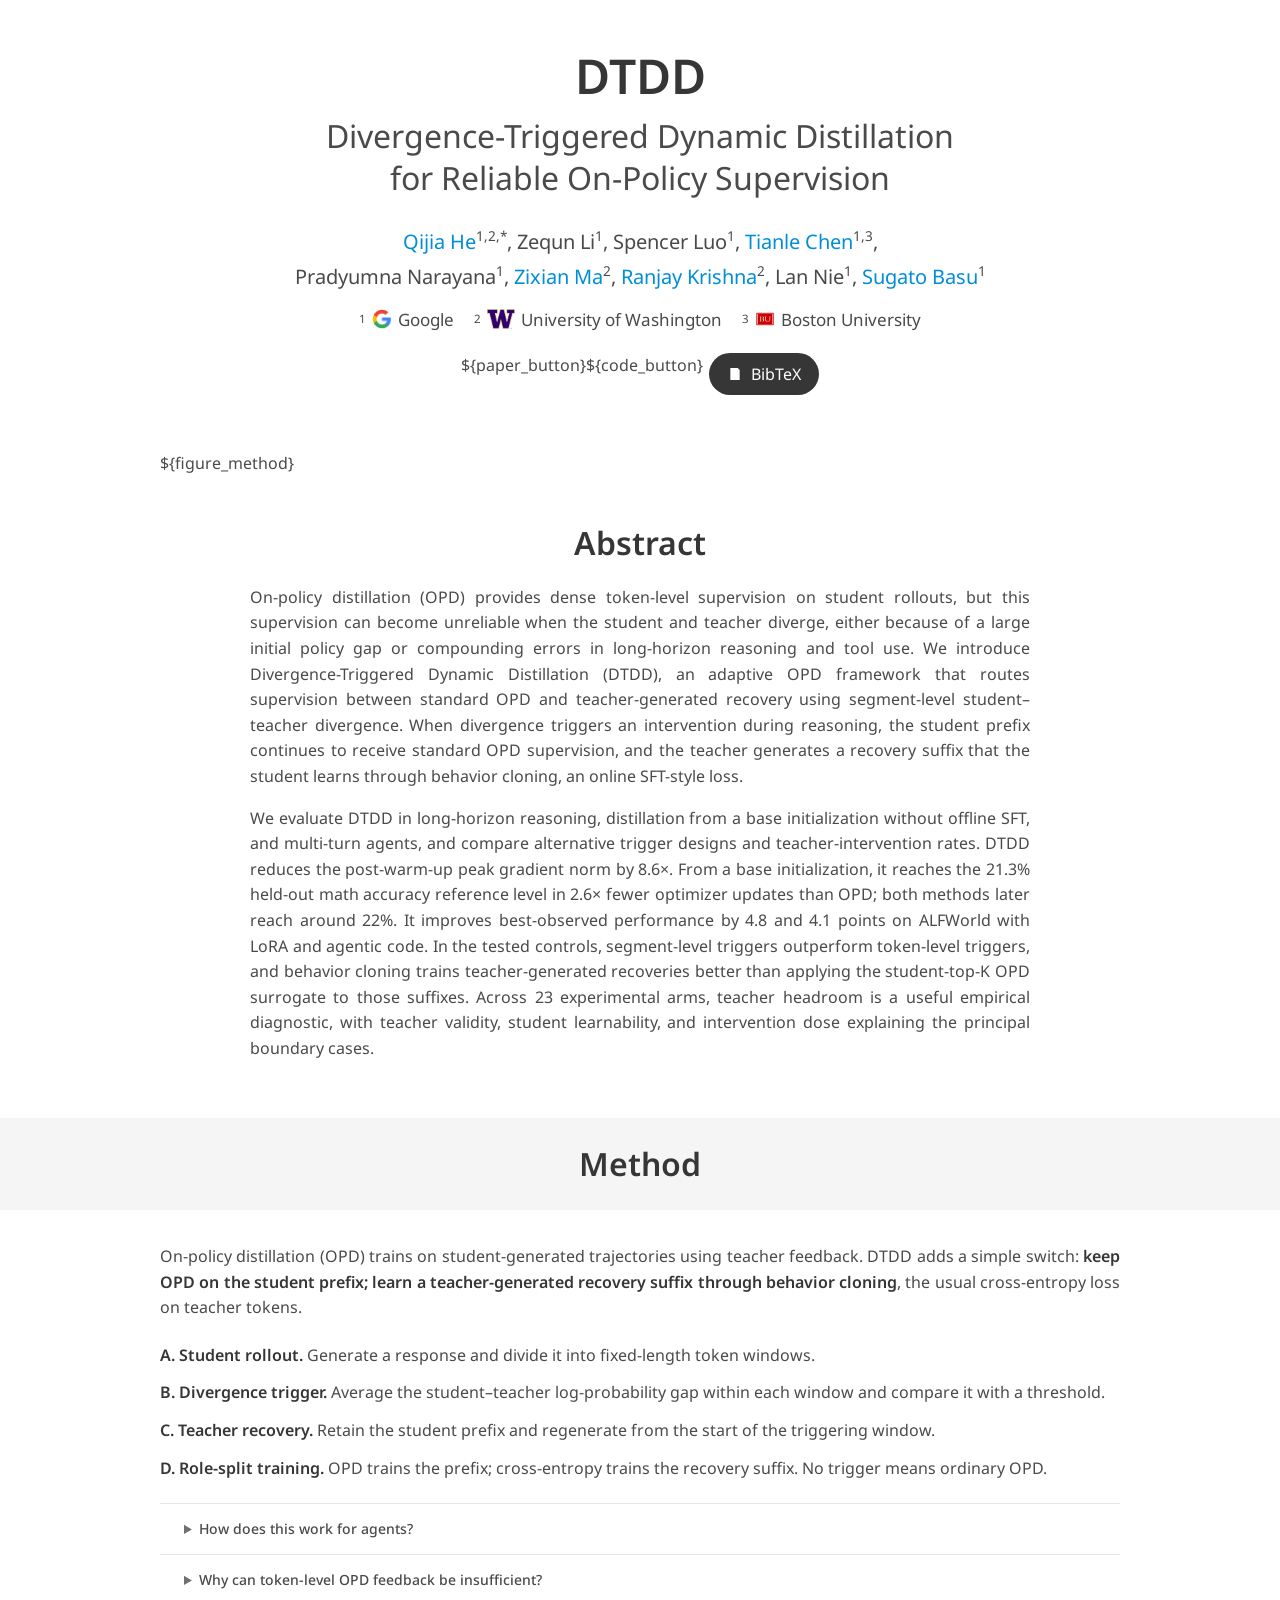
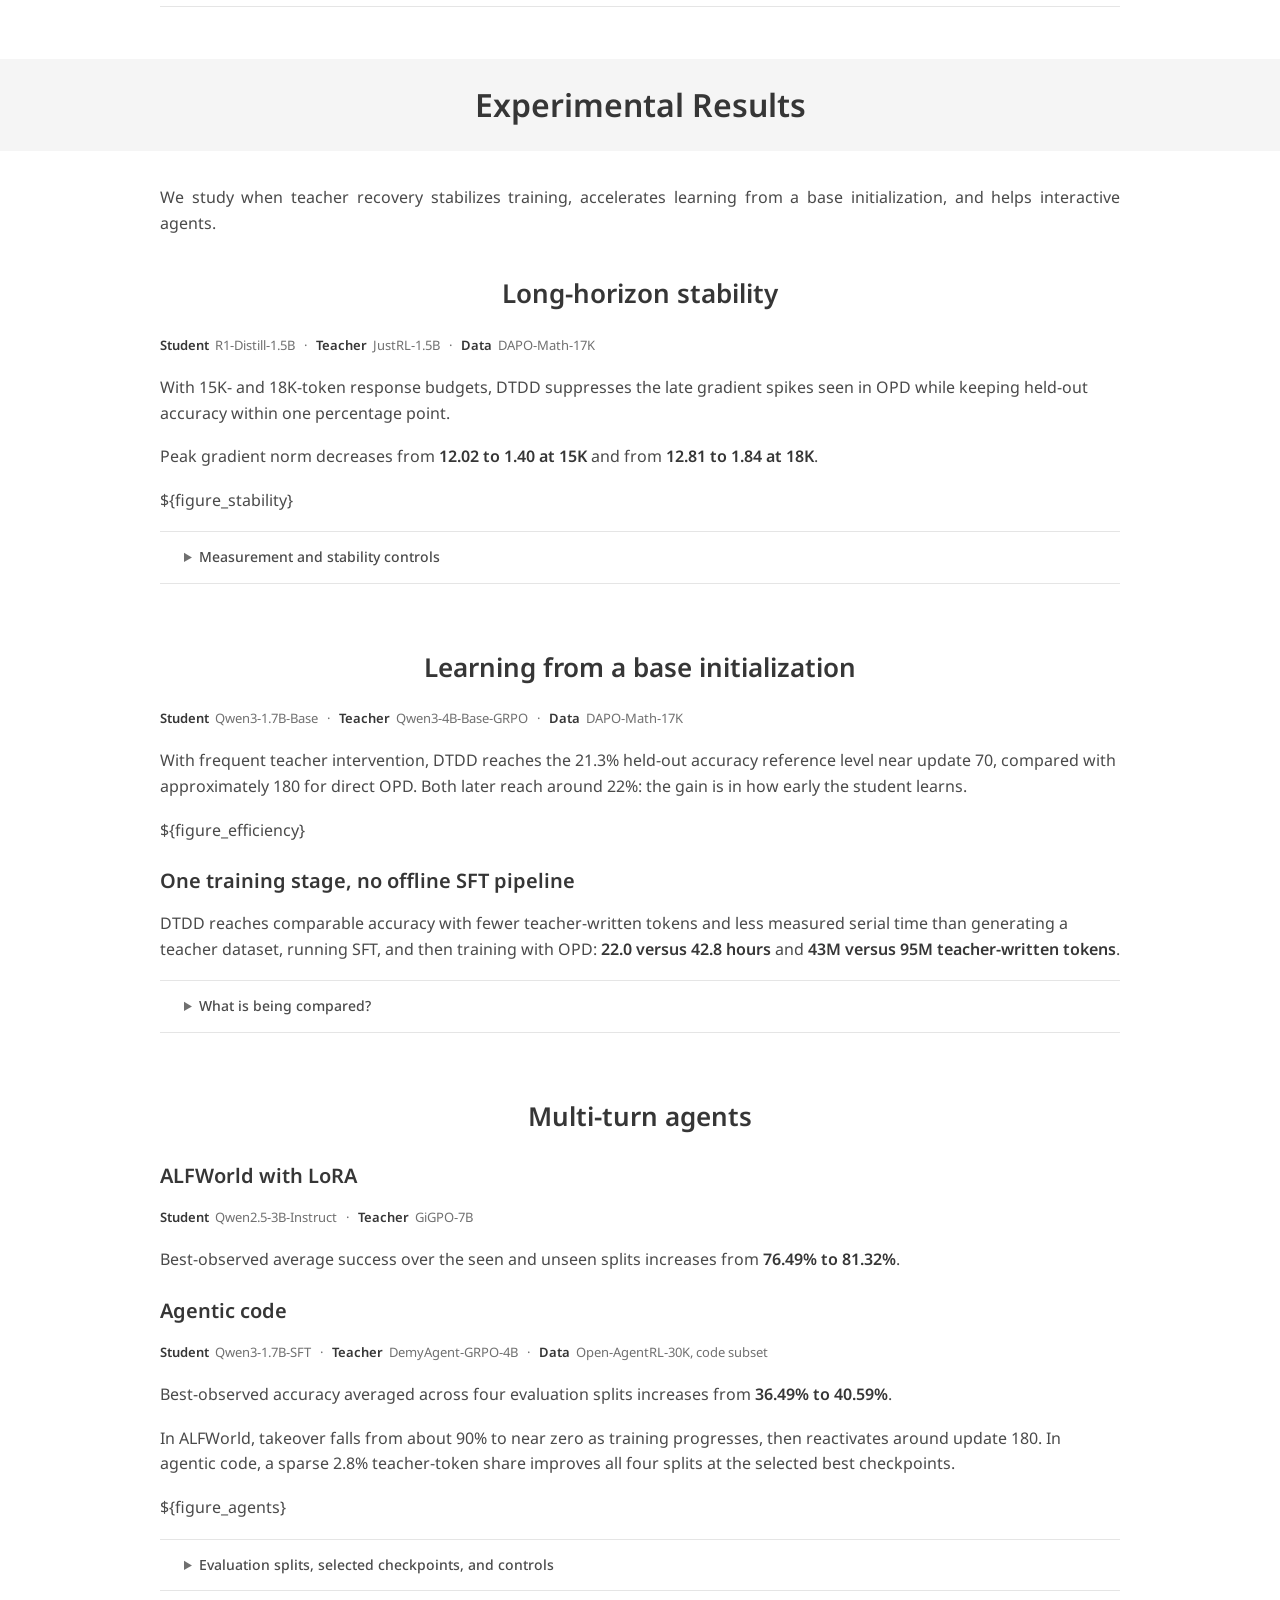
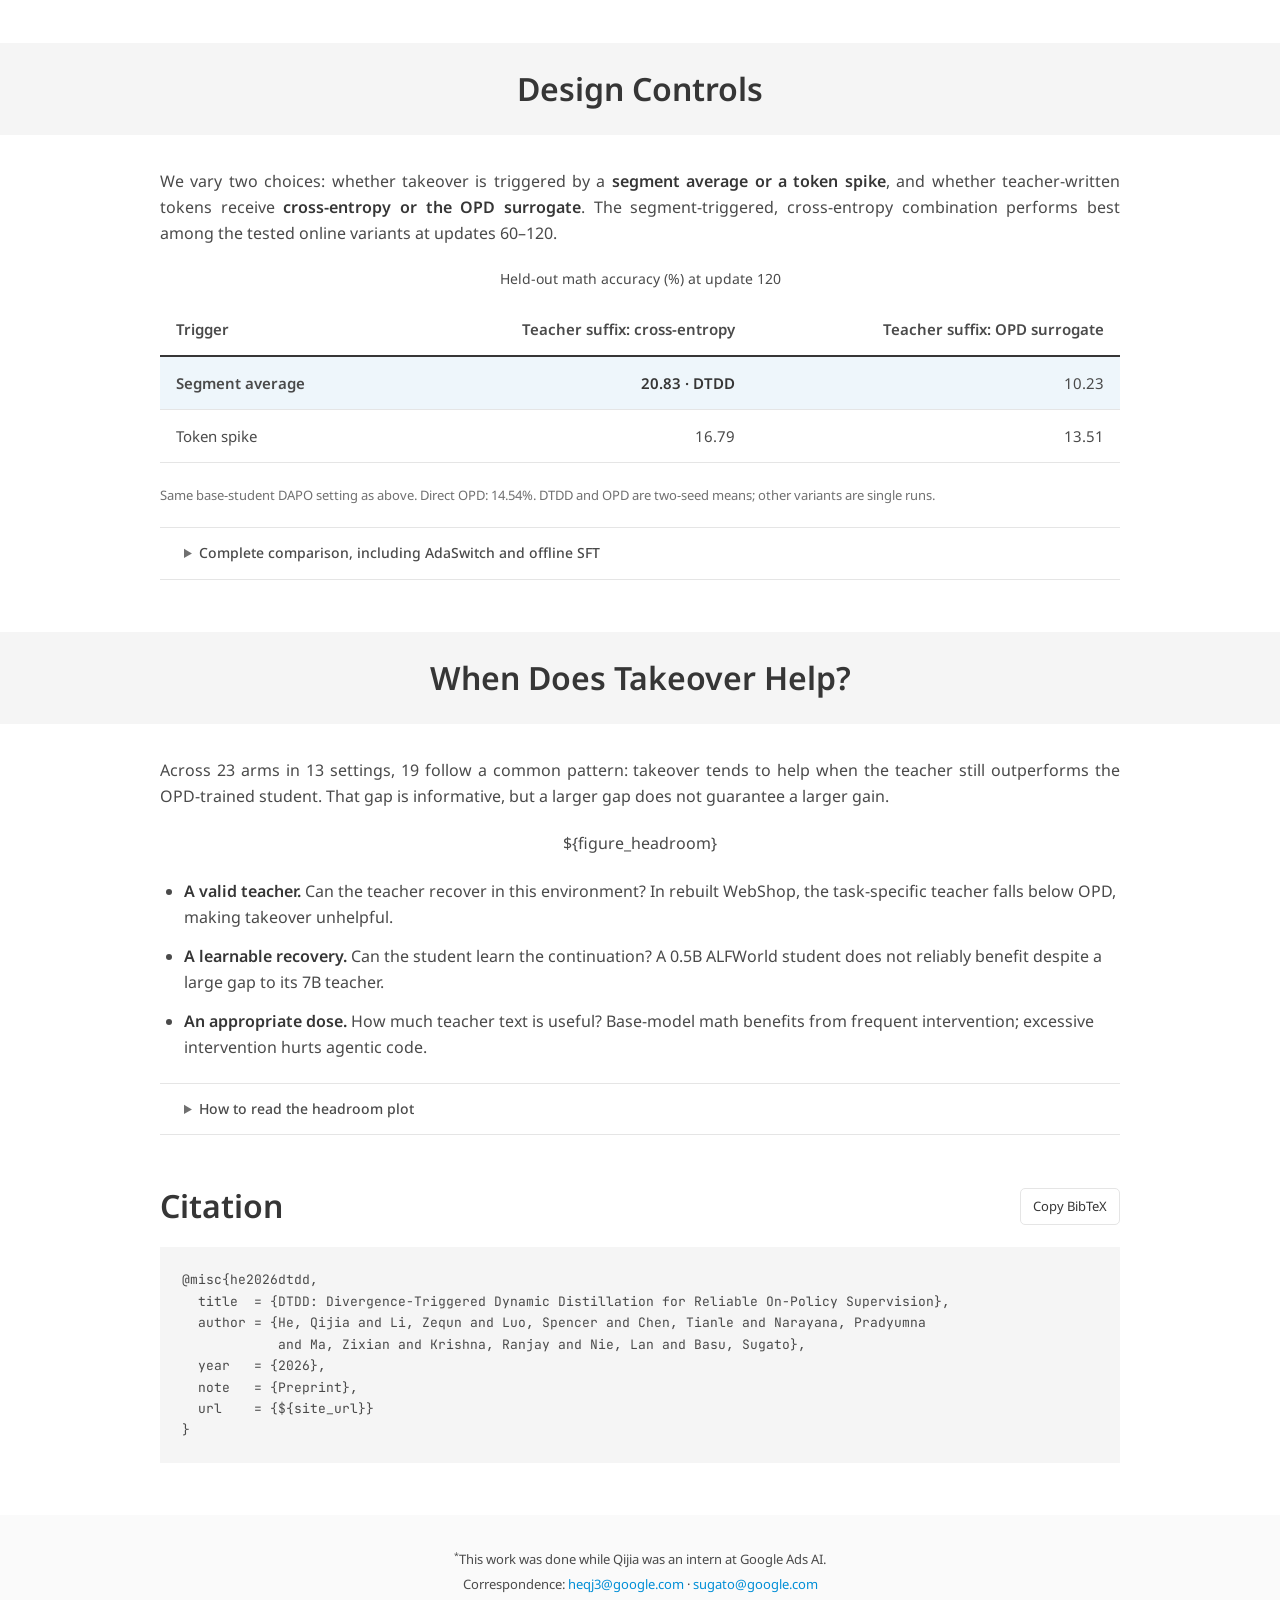
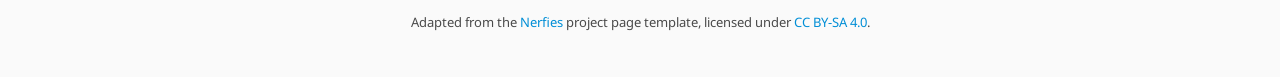
==== page.html @ 6891f4b8 "Restore classic VFIG-style academic layout and link Sugato homepage" ====
<!doctype html>
<html lang="en">
<head>
  <meta charset="utf-8">
  <meta name="viewport" content="width=device-width,initial-scale=1">
  <meta name="color-scheme" content="light">
  <title>${title}</title>
  <meta name="description" content="${description}">
  <link rel="canonical" href="${site_url}">
  <meta property="og:type" content="website">
  <meta property="og:url" content="${site_url}">
  <meta property="og:title" content="${title}">
  <meta property="og:description" content="${description}">
  <meta property="og:image" content="${site_url}static/images/fig_dtdd_pipeline.png">
  <meta property="og:image:width" content="2000">
  <meta property="og:image:height" content="730">
  <meta property="og:image:alt" content="DTDD: student rollout, divergence trigger, teacher recovery, and role-split training.">
  <meta name="twitter:card" content="summary_large_image">
  <meta name="twitter:title" content="${title}">
  <meta name="twitter:description" content="${description}">
  <meta name="twitter:image" content="${site_url}static/images/fig_dtdd_pipeline.png">
  <link rel="icon" href="static/favicon.svg" type="image/svg+xml">
  <link rel="preconnect" href="https://fonts.googleapis.com">
  <link rel="preconnect" href="https://fonts.gstatic.com" crossorigin>
  <link rel="stylesheet" href="https://fonts.googleapis.com/css2?family=Google+Sans:wght@400;500;600;700&family=Noto+Sans:wght@400;500;600;700&family=JetBrains+Mono:wght@400&display=swap">
  <link rel="stylesheet" href="static/site.css">
  <script src="static/site.js" defer></script>
</head>
<body>
<a class="skip-link" href="#method">Skip to the method</a>
<main id="top">
  <header class="hero">
    <h1>DTDD</h1>
    <p class="publication-subtitle">Divergence-Triggered Dynamic Distillation<br class="desktop-break"> for Reliable On-Policy Supervision</p>
    <div class="authors">
      <span><a href="https://qijia-he.github.io/">Qijia He</a><sup>1,2,*</sup></span>,
      <span>Zequn Li<sup>1</sup></span>,
      <span>Spencer Luo<sup>1</sup></span>,
      <span><a href="https://cs-people.bu.edu/tianle/">Tianle Chen</a><sup>1,3</sup></span>,
      <span>Pradyumna Narayana<sup>1</sup></span>,
      <span><a href="https://zixianma.github.io/">Zixian Ma</a><sup>2</sup></span>,
      <span><a href="https://ranjaykrishna.com/index.html">Ranjay Krishna</a><sup>2</sup></span>,
      <span>Lan Nie<sup>1</sup></span>,
      <span><a href="https://sites.google.com/site/sugatobasu/">Sugato Basu</a><sup>1</sup></span>
    </div>
    <div class="affiliations">
      <span><sup>1</sup><img src="static/images/google_g.png" width="330" height="330" alt="">Google</span>
      <span><sup>2</sup><img src="static/images/uw.png" width="330" height="228" alt="">University of Washington</span>
      <span><sup>3</sup><img src="static/images/bu_monogram.png" width="57" height="57" alt="">Boston University</span>
    </div>
    <div class="resources">${paper_button}${code_button}<a class="button" href="#bibtex"><svg viewBox="0 0 24 24" aria-hidden="true"><path d="M5 3h11l3 3v15H5zM8 9h8v1.5H8zm0 3h8v1.5H8zm0 3h5v1.5H8z"/></svg>BibTeX</a></div>
  </header>

  <div class="teaser">
    ${figure_method}
  </div>

  <section id="abstract" class="abstract">
    <h2>Abstract</h2>
    <div class="prose">
      <p>On-policy distillation (OPD) provides dense token-level supervision on student rollouts, but this supervision can become unreliable when the student and teacher diverge, either because of a large initial policy gap or compounding errors in long-horizon reasoning and tool use. We introduce Divergence-Triggered Dynamic Distillation (DTDD), an adaptive OPD framework that routes supervision between standard OPD and teacher-generated recovery using segment-level student–teacher divergence. When divergence triggers an intervention during reasoning, the student prefix continues to receive standard OPD supervision, and the teacher generates a recovery suffix that the student learns through behavior cloning, an online SFT-style loss.</p>
      <p>We evaluate DTDD in long-horizon reasoning, distillation from a base initialization without offline SFT, and multi-turn agents, and compare alternative trigger designs and teacher-intervention rates. DTDD reduces the post-warm-up peak gradient norm by 8.6×. From a base initialization, it reaches the 21.3% held-out math accuracy reference level in 2.6× fewer optimizer updates than OPD; both methods later reach around 22%. It improves best-observed performance by 4.8 and 4.1 points on ALFWorld with LoRA and agentic code. In the tested controls, segment-level triggers outperform token-level triggers, and behavior cloning trains teacher-generated recoveries better than applying the student-top-K OPD surrogate to those suffixes. Across 23 experimental arms, teacher headroom is a useful empirical diagnostic, with teacher validity, student learnability, and intervention dose explaining the principal boundary cases.</p>
    </div>
  </section>

  <section id="method">
    <div class="section-heading"><h2>Method</h2></div>
    <p class="section-intro">On-policy distillation (OPD) trains on student-generated trajectories using teacher feedback. DTDD adds a simple switch: <strong>keep OPD on the student prefix; learn a teacher-generated recovery suffix through behavior cloning</strong>, the usual cross-entropy loss on teacher tokens.</p>
    <ol class="steps">
      <li><strong>A. Student rollout.</strong> Generate a response and divide it into fixed-length token windows.</li>
      <li><strong>B. Divergence trigger.</strong> Average the student–teacher log-probability gap within each window and compare it with a threshold.</li>
      <li><strong>C. Teacher recovery.</strong> Retain the student prefix and regenerate from the start of the triggering window.</li>
      <li><strong>D. Role-split training.</strong> OPD trains the prefix; cross-entropy trains the recovery suffix. No trigger means ordinary OPD.</li>
    </ol>
    <details>
      <summary>How does this work for agents?</summary>
      <div class="detail-content prose"><p>A segment becomes a model-generated action. In agentic code, the teacher replaces the triggering action and completes the rest of the episode. In ALFWorld and WebShop, the teacher replaces only that action, and the student resumes at the next turn.</p><p>Agentic code uses behavior cloning on teacher-written tokens. ALFWorld and WebShop retain their existing sampled-token OPD surrogate on replacement actions, giving imitation weighted by the student–teacher log-probability gap.</p></div>
    </details>
    <details class="motivation">
      <summary>Why can token-level OPD feedback be insufficient?</summary>
      <div class="detail-content prose"><p>A base student may need coherent demonstrations to acquire a compatible reasoning pattern. Long reasoning can become unstable, and an incorrect tool call can change all later observations. Local teacher feedback on the resulting trajectory may no longer be enough to show the student how to recover.</p>${figure_motivation}</div>
    </details>
  </section>

  <section id="results">
    <div class="section-heading"><h2>Experimental Results</h2></div>
    <p class="section-intro">We study when teacher recovery stabilizes training, accelerates learning from a base initialization, and helps interactive agents.</p>

    <article id="stability" class="result">
      <h3>Long-horizon stability</h3>
      <p class="setting"><b>Student</b> R1-Distill-1.5B <span>·</span> <b>Teacher</b> JustRL-1.5B <span>·</span> <b>Data</b> DAPO-Math-17K</p>
      <p>With 15K- and 18K-token response budgets, DTDD suppresses the late gradient spikes seen in OPD while keeping held-out accuracy within one percentage point.</p>
      <p>Peak gradient norm decreases from <strong>12.02 to 1.40 at 15K</strong> and from <strong>12.81 to 1.84 at 18K</strong>.</p>
      ${figure_stability}
      <details><summary>Measurement and stability controls</summary><div class="detail-content prose"><p>The full model names are DeepSeek-R1-Distill-Qwen-1.5B and JustRL-DeepSeek-1.5B. Peak gradient norms are measured from update 51 onward, after the initial optimization transient. The 7K response-budget setting serves as a stable OPD control.</p><p>Clipping the per-token OPD signal to [−1, 1] also stabilizes these runs. This control shows that teacher recovery is one way to suppress the late optimization event; it is not required for stability alone.</p></div></details>
    </article>

    <article id="efficiency" class="result">
      <h3>Learning from a base initialization</h3>
      <p class="setting"><b>Student</b> Qwen3-1.7B-Base <span>·</span> <b>Teacher</b> Qwen3-4B-Base-GRPO <span>·</span> <b>Data</b> DAPO-Math-17K</p>
      <p>With frequent teacher intervention, DTDD reaches the 21.3% held-out accuracy reference level near update 70, compared with approximately 180 for direct OPD. Both later reach around 22%: the gain is in how early the student learns.</p>
      ${figure_efficiency}
      <h4>One training stage, no offline SFT pipeline</h4>
      <p>DTDD reaches comparable accuracy with fewer teacher-written tokens and less measured serial time than generating a teacher dataset, running SFT, and then training with OPD: <strong>22.0 versus 42.8 hours</strong> and <strong>43M versus 95M teacher-written tokens</strong>.</p>
      <details><summary>What is being compared?</summary><div class="detail-content prose"><p>The 2.6× comparison counts optimizer updates against direct OPD, not elapsed time. The serial-time comparison is a separate run: DTDD reaches 21.34% at update 80 in 22.0 hours; the offline SFT-then-OPD pipeline reaches 21.55% at update 20 in approximately 42.8 hours, including data generation, SFT, checkpoint merging, and OPD.</p><p>The offline stages use A40 and A100 GPUs; this DTDD run uses four L40S GPUs. These are measured pipeline times, not hardware-normalized compute savings: the corresponding totals are approximately 66 and 88 GPU-hours. The 95M and 43M figures count teacher-written tokens, not teacher scoring of student tokens.</p><p>The figure compares different token-window sizes and intervention controllers. Its fixed-threshold control starts around 25% takeover and adapts thereafter; it is not a constant 25% rate. The reasoning implementation generates the full student response before choosing the teacher recovery boundary, so takeover does not save student rollout computation.</p></div></details>
    </article>

    <article id="agents" class="result">
      <h3>Multi-turn agents</h3>
      <h4>ALFWorld with LoRA</h4>
      <p class="setting"><b>Student</b> Qwen2.5-3B-Instruct <span>·</span> <b>Teacher</b> GiGPO-7B</p>
      <p>Best-observed average success over the seen and unseen splits increases from <strong>76.49% to 81.32%</strong>.</p>
      <h4>Agentic code</h4>
      <p class="setting"><b>Student</b> Qwen3-1.7B-SFT <span>·</span> <b>Teacher</b> DemyAgent-GRPO-4B <span>·</span> <b>Data</b> Open-AgentRL-30K, code subset</p>
      <p>Best-observed accuracy averaged across four evaluation splits increases from <strong>36.49% to 40.59%</strong>.</p>
      <p>In ALFWorld, takeover falls from about 90% to near zero as training progresses, then reactivates around update 180. In agentic code, a sparse 2.8% teacher-token share improves all four splits at the selected best checkpoints.</p>
      ${figure_agents}
      <details><summary>Evaluation splits, selected checkpoints, and controls</summary><div class="detail-content prose"><p>Best-observed results select one checkpoint per method by the average across complete evaluations. ALFWorld uses updates 280 and 140 for OPD and DTDD; code uses updates 80 and 60. Code averages HO-200 full, HO-200 subset, LiveCodeBench v1, and LiveCodeBench v6.</p><p>At the last shared ALFWorld checkpoint (400), success is 70.06% for OPD and 77.59% for DTDD. Under full fine-tuning, the best-observed gain is smaller: +0.34 percentage point, compared with +4.83 with LoRA.</p><p>At the last shared code checkpoint (130), the four-split average is 33.93% for OPD and 34.96% for DTDD. The two LiveCodeBench splits average 42.26% and 38.43%, respectively; the held-out code splits average 25.60% and 31.50%. The best-observed and endpoint views therefore answer different questions about training.</p></div></details>
    </article>
  </section>

  <section id="design">
    <div class="section-heading"><h2>Design Controls</h2></div>
    <p class="section-intro">We vary two choices: whether takeover is triggered by a <strong>segment average or a token spike</strong>, and whether teacher-written tokens receive <strong>cross-entropy or the OPD surrogate</strong>. The segment-triggered, cross-entropy combination performs best among the tested online variants at updates 60–120.</p>
    <div class="table-scroll" role="region" aria-label="Trigger and loss controls at update 120" tabindex="0">
      <table class="factorial"><caption>Held-out math accuracy (%) at update 120</caption><thead><tr><th scope="col">Trigger</th><th scope="col">Teacher suffix: cross-entropy</th><th scope="col">Teacher suffix: OPD surrogate</th></tr></thead><tbody><tr class="ours"><th scope="row">Segment average</th><td><strong>20.83 · DTDD</strong></td><td>10.23</td></tr><tr><th scope="row">Token spike</th><td>16.79</td><td>13.51</td></tr></tbody></table>
    </div>
    <p class="table-note">Same base-student DAPO setting as above. Direct OPD: 14.54%. DTDD and OPD are two-seed means; other variants are single runs.</p>
    <details><summary>Complete comparison, including AdaSwitch and offline SFT</summary><div class="detail-content prose">
      <div class="table-scroll" role="region" aria-label="Complete design-control results" tabindex="0"><table><caption>Average@16 (%) over AIME 2024, AIME 2025, and AMC 2023</caption><thead><tr><th scope="col">Trigger / method</th><th scope="col">Suffix loss</th><th scope="col">Step 60</th><th scope="col">80</th><th scope="col">100</th><th scope="col">120</th><th scope="col">Teacher tokens / update</th></tr></thead><tbody>
        <tr><th scope="row">OPD</th><td>—</td><td>12.14</td><td>14.00</td><td>13.15</td><td>14.54</td><td>0</td></tr>
        <tr class="ours"><th scope="row">DTDD (segment)</th><td>Cross-entropy</td><td>20.32</td><td>21.47</td><td>21.08</td><td>20.83</td><td>0.52M</td></tr>
        <tr><th scope="row">Token spike</th><td>OPD surrogate</td><td>12.47</td><td>12.14</td><td>12.81</td><td>13.51</td><td>0.40M</td></tr>
        <tr><th scope="row">Token spike</th><td>Cross-entropy</td><td>13.19</td><td>13.07</td><td>13.26</td><td>16.79</td><td>0.43M</td></tr>
        <tr><th scope="row">Segment</th><td>OPD surrogate</td><td>5.78</td><td>7.80</td><td>8.04</td><td>10.23</td><td>0.67M</td></tr>
        <tr><th scope="row">AdaSwitch (relative 3×)</th><td>OPD surrogate</td><td>18.16</td><td>19.57</td><td>18.68</td><td>19.95</td><td>0.86M</td></tr>
        <tr class="group-start"><th scope="row">Offline SFT then OPD</th><td>—</td><td>20.63</td><td>22.81</td><td>22.45</td><td>22.03</td><td>0 online</td></tr>
      </tbody></table></div>
      <p class="table-note">OPD and DTDD are two-seed means; other rows are single runs. Teacher tokens count generated continuation tokens. Offline SFT uses an additional 95M teacher-written tokens before OPD.</p>
      <p>Cross-entropy is behavior cloning on the actual teacher-written token. The OPD-surrogate controls instead use the student-top-K distillation surrogate on both the student prefix and teacher suffix. This changes the target support as well as the loss, so the result concerns this specific surrogate rather than all forms of distribution matching.</p>
      <p>The token-spike controls use a history-normalized spike score. AdaSwitch is a separate reproduction: its token-level trigger fires when divergence exceeds three times the preceding ten-token mean. It comes closest to DTDD in this comparison and uses approximately 1.7× as many teacher-written tokens per update.</p>
    </div></details>
  </section>

  <section id="headroom">
    <div class="section-heading"><h2>When Does Takeover Help?</h2></div>
    <p class="section-intro">Across 23 arms in 13 settings, 19 follow a common pattern: takeover tends to help when the teacher still outperforms the OPD-trained student. That gap is informative, but a larger gap does not guarantee a larger gain.</p>
    ${figure_headroom}
    <ul class="conditions">
      <li><strong>A valid teacher.</strong> Can the teacher recover in this environment? In rebuilt WebShop, the task-specific teacher falls below OPD, making takeover unhelpful.</li>
      <li><strong>A learnable recovery.</strong> Can the student learn the continuation? A 0.5B ALFWorld student does not reliably benefit despite a large gap to its 7B teacher.</li>
      <li><strong>An appropriate dose.</strong> How much teacher text is useful? Base-model math benefits from frequent intervention; excessive intervention hurts agentic code.</li>
    </ul>
    <details><summary>How to read the headroom plot</summary><div class="detail-content prose"><p>The horizontal axis is normalized teacher headroom, 1 − (OPD endpoint performance / teacher performance). The vertical axis is the DTDD-minus-OPD difference averaged over shared checkpoints. This is a retrospective empirical diagnostic, not a calibrated rule for choosing a threshold or predicting gains.</p><p>The central mechanism is online routing: segment-level divergence determines where teacher recovery enters training. In the base-student experiments, early accuracy gains come from sufficient coherent teacher supervision.</p></div></details>
  </section>

  <section id="bibtex">
    <div class="citation-heading"><h2>Citation</h2><button class="copy" id="copybib" type="button">Copy BibTeX</button></div>
    <pre id="bib">@misc{he2026dtdd,
  title  = {DTDD: Divergence-Triggered Dynamic Distillation for Reliable On-Policy Supervision},
  author = {He, Qijia and Li, Zequn and Luo, Spencer and Chen, Tianle and Narayana, Pradyumna
            and Ma, Zixian and Krishna, Ranjay and Nie, Lan and Basu, Sugato},
  year   = {2026},
  note   = {Preprint},
  url    = {${site_url}}
}</pre>
    <span id="copy-status" class="sr-only" role="status"></span>
  </section>
  <footer>
    <p><sup>*</sup>This work was done while Qijia was an intern at Google Ads AI.</p>
    <p>Correspondence: <a href="mailto:heqj3@google.com">heqj3@google.com</a> · <a href="mailto:sugato@google.com">sugato@google.com</a></p>
    <p class="attribution">Adapted from the <a href="https://nerfies.github.io/">Nerfies</a> project page template, licensed under <a href="https://creativecommons.org/licenses/by-sa/4.0/">CC BY-SA 4.0</a>.</p>
  </footer>
</main>
<dialog id="figure-viewer" aria-labelledby="viewer-title">
  <div class="viewer-toolbar"><h2 id="viewer-title">Figure</h2><div><button type="button" id="zoom-figure" aria-pressed="false">Zoom in</button><a id="original-figure" target="_blank" rel="noopener">Open original ↗</a><button type="button" id="close-viewer" aria-label="Close figure viewer" autofocus>Close ×</button></div></div>
  <div class="viewer-canvas" tabindex="0" role="region" aria-label="Enlarged figure; scroll to pan when zoomed"><img id="viewer-image" alt=""></div>
  <p id="viewer-description"></p>
</dialog>
</body>
</html>
---- static/site.css ----
/* Classic, single-column academic project page, following the VFIG/Nerfies style. */
:root {
  color-scheme: light;
  --paper: #fff;
  --ink: #363636;
  --body: #4a4a4a;
  --muted: #707070;
  --blue: #008ed6;
  --rule: #e5e5e5;
  --soft: #f5f5f5;
  --tint: #eef6fb;
}
* { box-sizing: border-box; }
html { scroll-behavior: smooth; scroll-padding-top: 24px; }
body { margin: 0; background: var(--paper); color: var(--body); font: 16px/1.6 "Noto Sans", sans-serif; }
a { color: var(--blue); text-decoration: none; }
a:hover { text-decoration: underline; }
button { font: inherit; cursor: pointer; }
a:focus-visible, button:focus-visible, summary:focus-visible, [tabindex]:focus-visible { outline: 3px solid var(--blue); outline-offset: 4px; }
p { margin: 0; }
h1, h2, h3, h4 { margin: 0; color: var(--ink); line-height: 1.2; }
h1 { font: 600 48px/1.15 "Google Sans", "Noto Sans", sans-serif; }
h2 { font-size: 32px; font-weight: 600; text-align: center; }
h3 { font-size: 26px; font-weight: 600; text-align: center; }
h4 { font-size: 20px; font-weight: 600; }
strong, b { font-weight: 600; color: var(--ink); }
sup { font-size: .68em; }
.hero { width: min(960px, calc(100% - 48px)); margin: 0 auto; padding: 48px 0 32px; text-align: center; }
.publication-subtitle { font-size: 32px; line-height: 1.3; margin: 12px 0 26px; text-wrap: balance; }
.authors { font: 20px/1.7 "Google Sans", "Noto Sans", sans-serif; text-wrap: balance; }
.authors span { white-space: nowrap; }
.affiliations { display: flex; justify-content: center; flex-wrap: wrap; gap: 6px 20px; margin: 12px 0 20px; font-size: 17px; }
.affiliations span { display: inline-flex; align-items: center; gap: 6px; }
.affiliations img { height: 20px; width: auto; }
.resources { display: flex; justify-content: center; flex-wrap: wrap; gap: 6px; }
.button { display: inline-flex; align-items: center; justify-content: center; gap: 8px; padding: 8px 17px; border: 1px solid transparent; border-radius: 999px; background: #363636; color: #fff; font-size: 16px; line-height: 1.5; }
.button svg { width: 16px; height: 16px; fill: currentColor; flex-shrink: 0; }
.button:not(.unavailable):hover { background: #292929; color: #fff; text-decoration: none; }
.unavailable { background: #575757; cursor: default; }
.resource-status { font-size: 12px; }
.teaser { width: min(960px, calc(100% - 48px)); margin: 24px auto 0; }
section { display: flex; flex-direction: column; align-items: center; gap: 22px; padding-top: 52px; min-width: 0; }
section > * { width: min(960px, calc(100% - 48px)); min-width: 0; }
.section-heading { width: 100%; background: var(--soft); padding: 27px 24px; margin-bottom: 12px; }
.section-intro { text-align: justify; }
.abstract { padding: 48px 0 4px; }
.abstract > * { width: min(780px, calc(100% - 48px)); }
.abstract .prose { text-align: justify; }
.prose { display: grid; gap: 16px; }
figure { margin: 8px 0; min-width: 0; }
.figure-scroll { overflow-x: auto; background: #fff; }
.figure-link { display: block; cursor: zoom-in; }
.figure-link img { display: block; width: 100%; height: auto; }
figcaption { font-size: 14px; line-height: 1.6; text-align: center; padding-top: 16px; }
.enlarge { white-space: nowrap; font-size: 12px; margin-left: 4px; }
.swipe-hint { display: none; }
.steps { padding: 0; margin: 0; list-style: none; display: grid; gap: 12px; }
details { border-top: 1px solid var(--rule); border-bottom: 1px solid var(--rule); padding: 14px 0; font-size: 14px; }
details + details { border-top: 0; margin-top: -22px; }
summary { cursor: pointer; font-weight: 500; margin-left: 18px; padding-inline: 6px; }
summary::marker { color: var(--muted); }
summary:hover { color: var(--blue); }
.detail-content { padding: 18px 8px 4px; min-width: 0; }
.detail-content p { color: var(--body); }
.result { display: grid; gap: 18px; min-width: 0; padding-top: 20px; }
.result + .result { margin-top: 18px; padding-top: 28px; }
.result h3 { margin-bottom: 6px; }
.result h4 { margin-top: 8px; }
.setting { font-size: 13px; color: var(--muted); line-height: 1.8; }
.setting b { margin-right: 3px; }
.setting > span { padding-inline: 6px; }
.table-scroll { overflow-x: auto; min-width: 0; }
table { border-collapse: collapse; width: 100%; font-size: 14px; font-variant-numeric: tabular-nums; }
caption { text-align: center; font-size: 14px; padding-bottom: 12px; }
th, td { padding: 10px 12px; border-bottom: 1px solid var(--rule); text-align: right; white-space: nowrap; }
th:first-child, td:first-child { text-align: left; }
thead th { font-weight: 600; border-bottom: 2px solid var(--ink); }
tbody th { font-weight: 400; }
.ours { background: var(--tint); }
.ours th { font-weight: 600; }
.group-start > * { border-top: 2px solid var(--rule); }
.factorial { font-size: 15px; }
.factorial th, .factorial td { padding: 14px 16px; }
.table-note { font-size: 13px; color: var(--muted); }
.conditions { padding-left: 24px; margin: 0; display: grid; gap: 14px; }
.citation-heading { display: flex; justify-content: space-between; align-items: center; gap: 16px; }
.citation-heading h2 { text-align: left; }
.copy, .viewer-toolbar button, .viewer-toolbar a { background: var(--paper); border: 1px solid var(--rule); border-radius: 5px; padding: 7px 12px; color: var(--ink); font-size: 13px; text-decoration: none; }
.copy:hover, .viewer-toolbar button:hover, .viewer-toolbar a:hover { background: var(--soft); }
pre { font: 13px/1.65 "JetBrains Mono", ui-monospace, monospace; margin: 0; padding: 22px; background: var(--soft); overflow-x: auto; }
footer { margin-top: 52px; padding: 32px 24px 42px; background: #fafafa; font-size: 13px; text-align: center; line-height: 1.9; }
footer p { max-width: 960px; margin-inline: auto; }
footer .attribution { margin-top: 14px; }
.skip-link { position: fixed; top: 8px; left: 12px; z-index: 10; padding: 8px 14px; background: var(--paper); transform: translateY(-160%); }
.skip-link:focus { transform: translateY(0); }
.sr-only { position: absolute; width: 1px; height: 1px; padding: 0; margin: -1px; overflow: hidden; clip: rect(0,0,0,0); white-space: nowrap; border: 0; }
dialog { width: calc(100vw - 32px); max-width: 1900px; height: calc(100dvh - 32px); max-height: calc(100dvh - 32px); padding: 18px; border: 1px solid var(--rule); border-radius: 8px; background: var(--paper); color: var(--ink); overflow: hidden; }
dialog::backdrop { background: rgb(0 0 0 / .82); }
dialog[open] { display: flex; flex-direction: column; gap: 14px; }
.viewer-toolbar { display: flex; justify-content: space-between; align-items: center; gap: 12px; }
.viewer-toolbar h2 { font-size: 16px; }
.viewer-toolbar > div { display: flex; flex-wrap: wrap; gap: 7px; }
.viewer-canvas { flex: 1; min-height: 0; overflow: auto; background: #fff; display: flex; align-items: center; }
.viewer-canvas img { display: block; width: 100%; height: auto; max-width: none; margin: auto; }
.viewer-canvas.zoomed { display: block; }
.viewer-canvas.zoomed img { width: var(--zoom-width); margin: 0; }
#viewer-description { font-size: 13px; color: var(--muted); }
@media (max-width: 700px) {
  .hero { padding-top: 36px; }
  h1 { font-size: 42px; }
  .publication-subtitle { font-size: 26px; }
  .authors { font-size: 17px; }
  .affiliations { font-size: 14px; gap: 8px 16px; }
  .affiliations img { height: 18px; }
  .factorial { font-size: 14px; }
  .factorial th, .factorial td { padding: 12px; }
}
@media (max-width: 480px) {
  .hero, .teaser, section > *, .abstract > * { width: calc(100% - 32px); }
  .section-heading { width: 100%; }
  .hero { padding: 30px 0 22px; }
  h1 { font-size: 40px; }
  .publication-subtitle { font-size: 23px; margin-bottom: 22px; }
  .desktop-break { display: none; }
  .authors { font-size: 16px; line-height: 1.75; }
  .affiliations { font-size: 13px; }
  .button { font-size: 13px; padding: 8px 12px; gap: 6px; }
  .resource-status { font-size: 10px; }
  .button svg { width: 14px; height: 14px; }
  section { padding-top: 38px; gap: 18px; }
  h2 { font-size: 28px; }
  h3 { font-size: 23px; }
  h4 { font-size: 18px; }
  .section-heading { padding-block: 22px; }
  .abstract .prose, .section-intro { text-align: left; }
  .abstract .prose, .result, .section-intro, .steps, .conditions { font-size: 15px; }
  figcaption { font-size: 12px; }
  details { font-size: 13px; }
  details + details { margin-top: -18px; }
  .setting { font-size: 12px; }
  pre { padding: 16px; font-size: 11px; }
  dialog { width: calc(100vw - 16px); height: calc(100dvh - 16px); max-height: calc(100dvh - 16px); padding: 12px; }
  .viewer-toolbar { align-items: flex-start; }
  .viewer-toolbar > div { justify-content: flex-end; }
  .viewer-toolbar button, .viewer-toolbar a { font-size: 10px; padding: 7px; }
  #viewer-description { font-size: 11px; }
}
@media (prefers-reduced-motion: reduce) { html { scroll-behavior: auto; } }
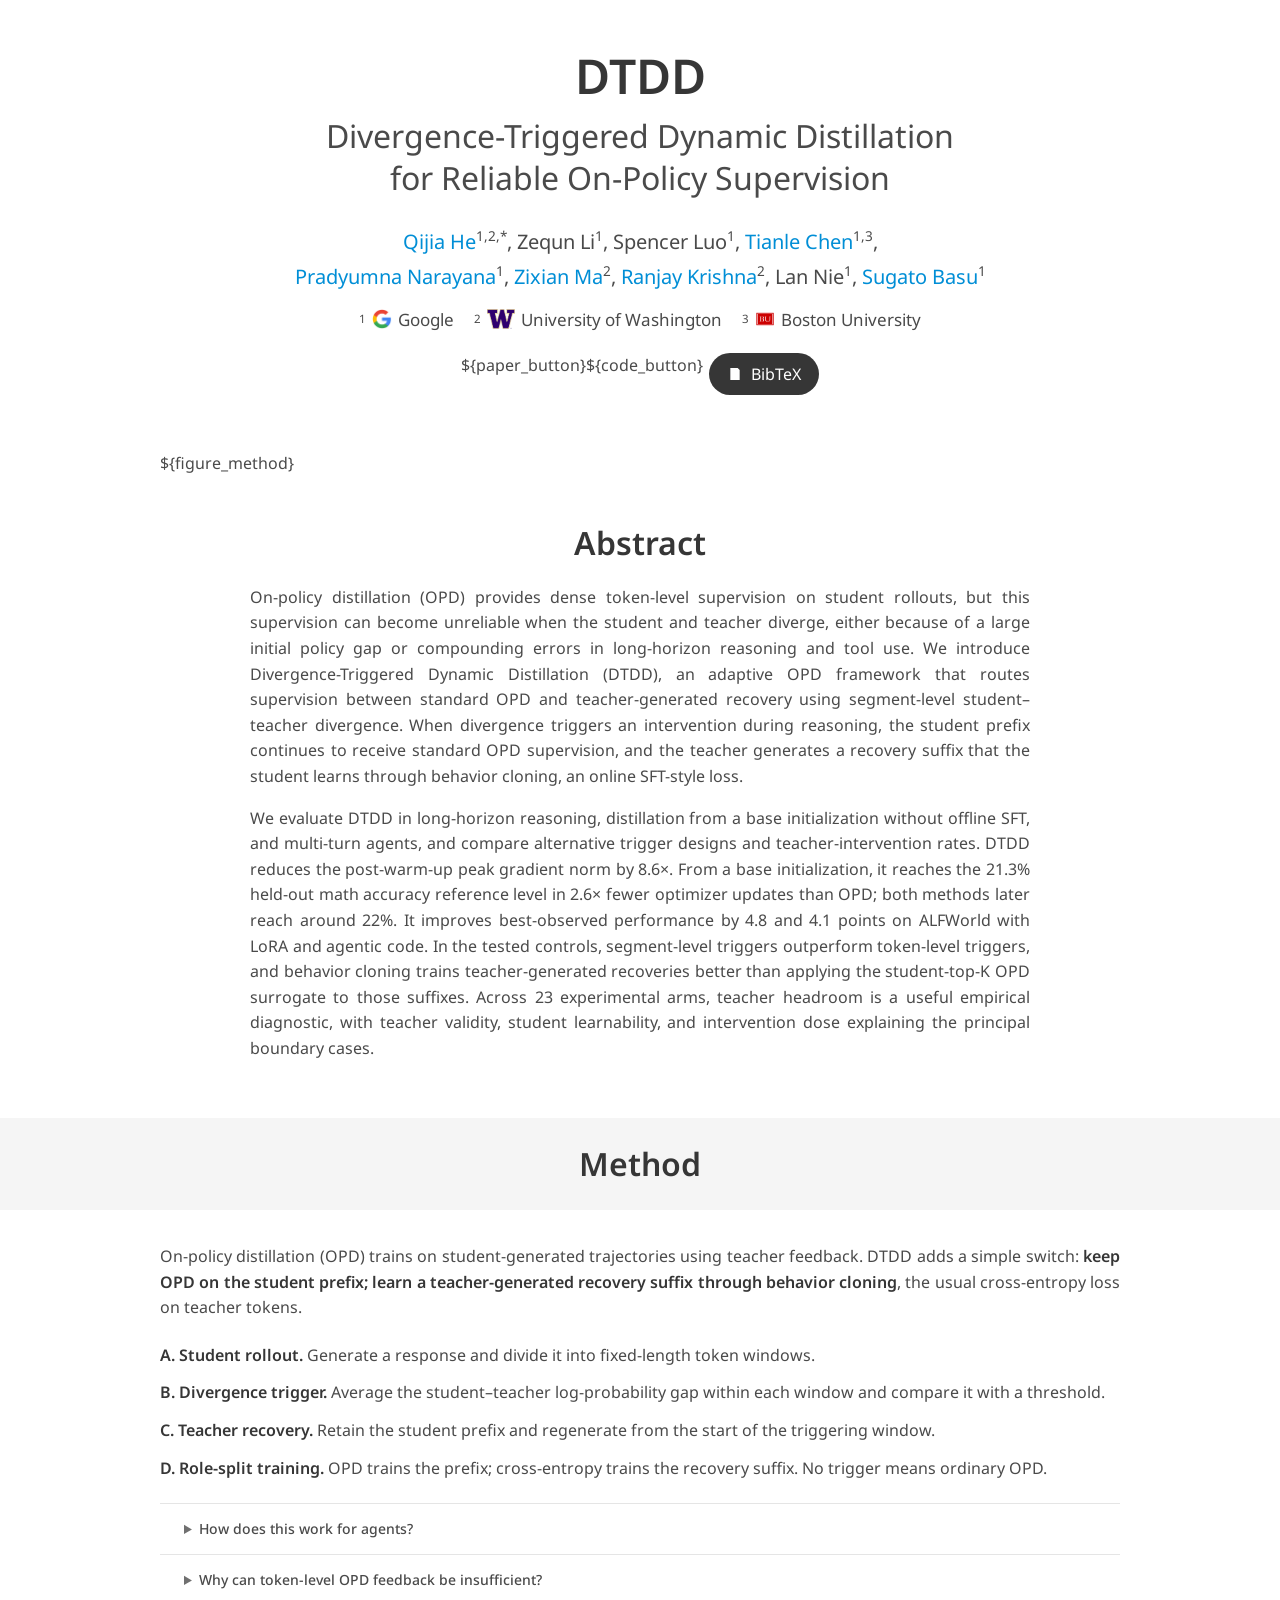
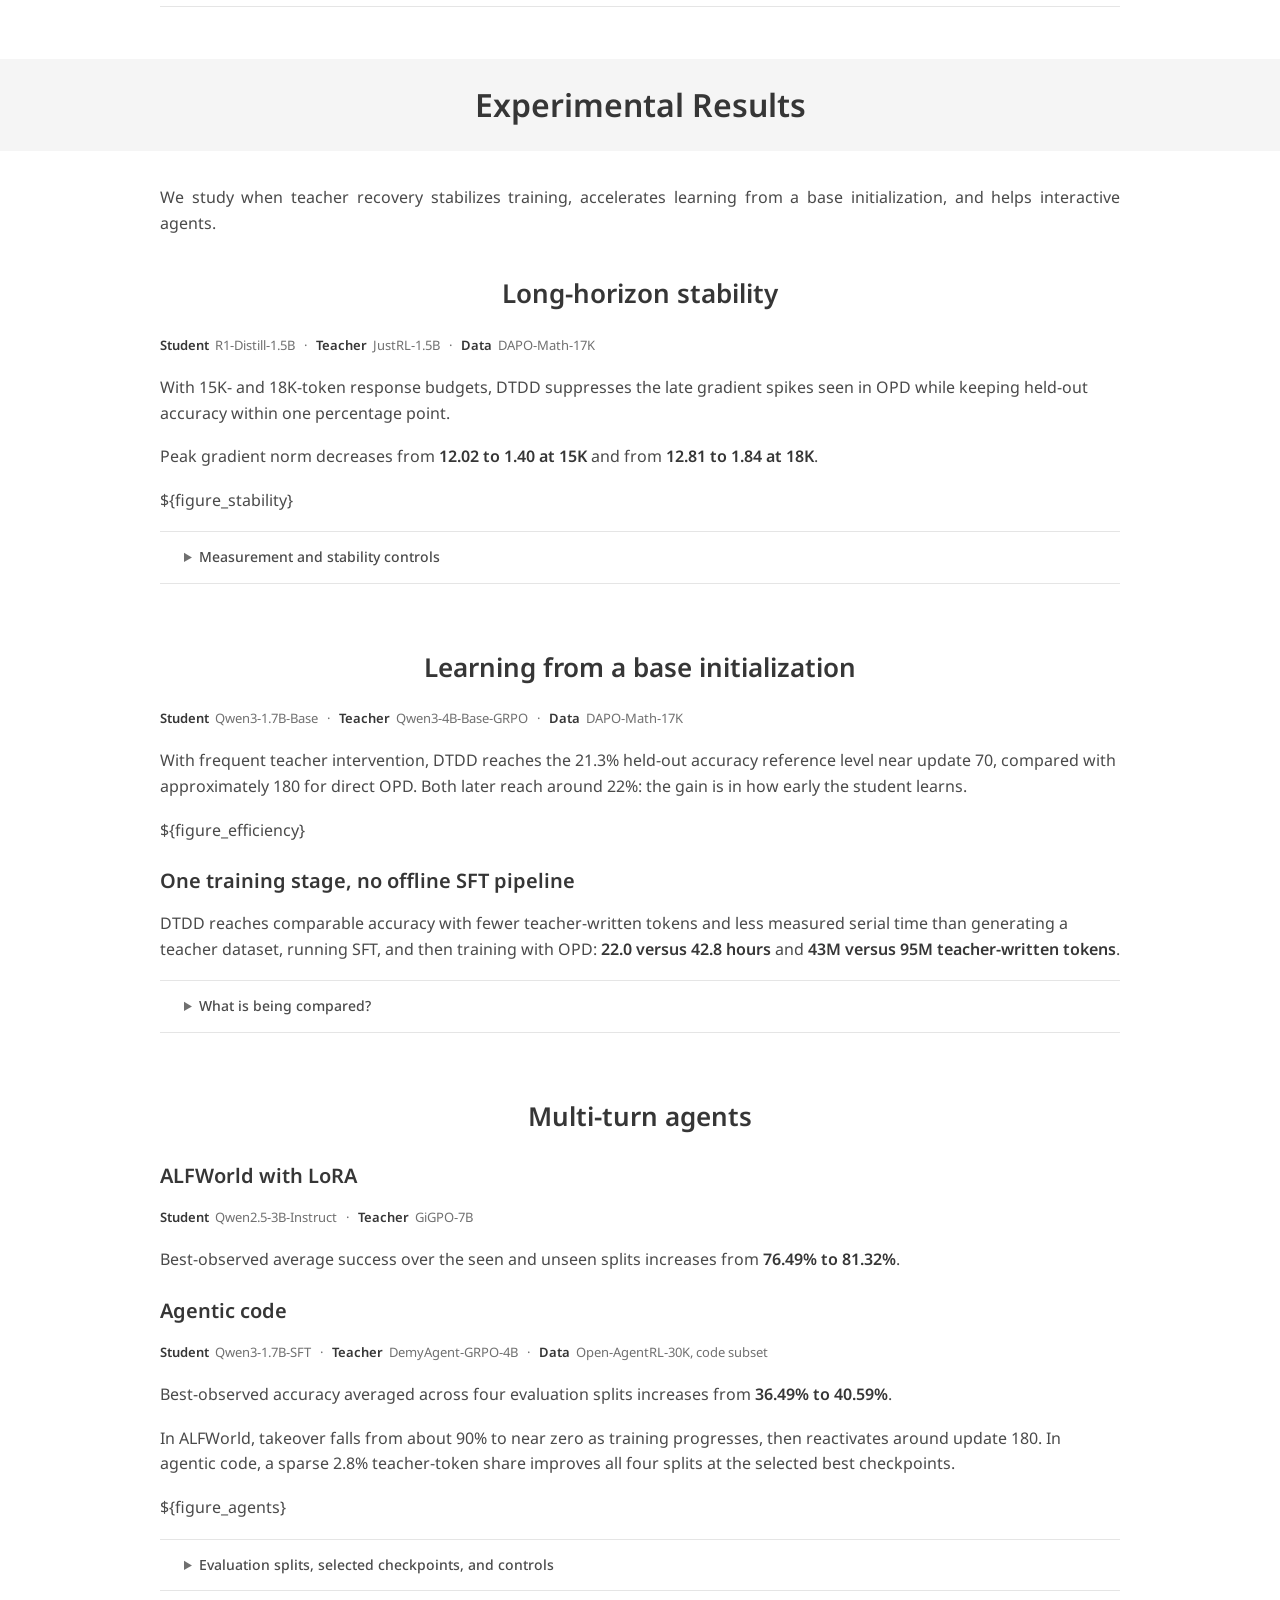
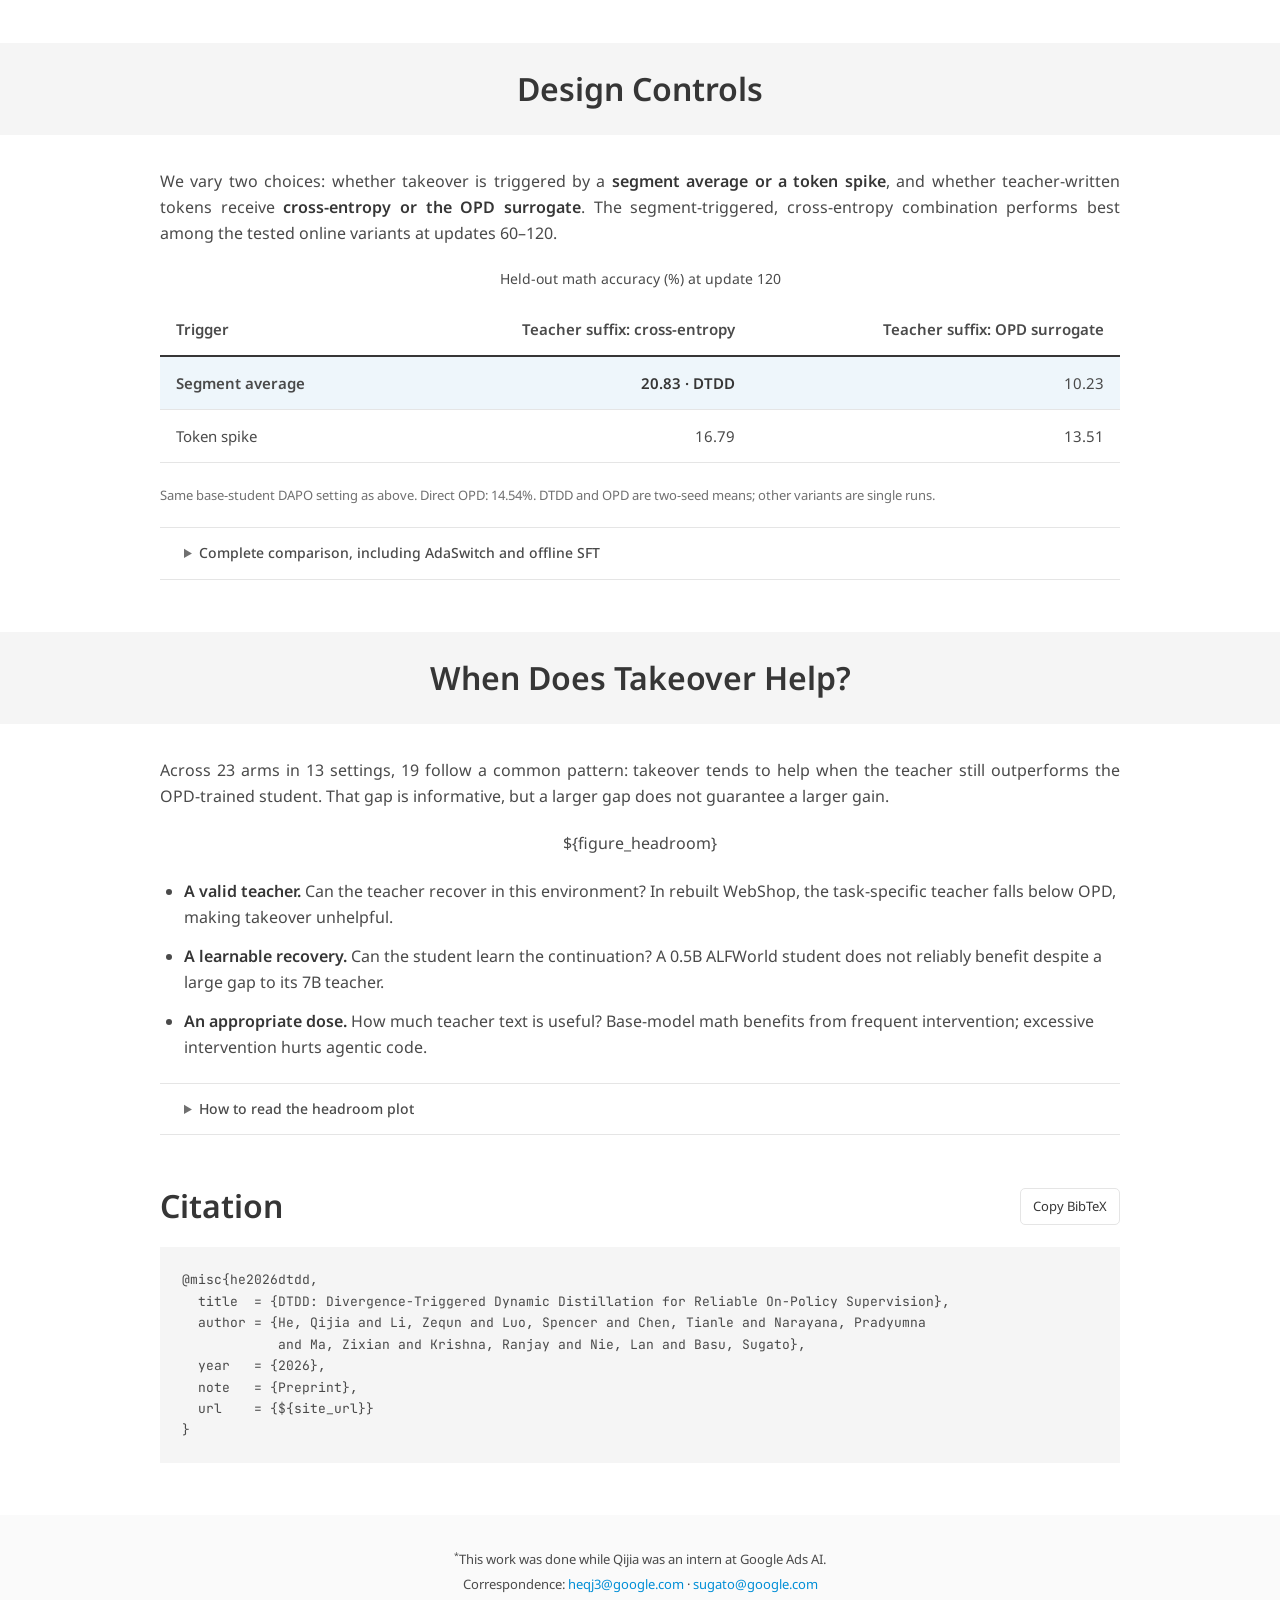
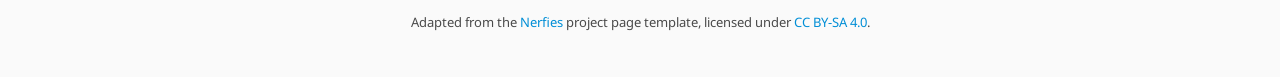
==== commit 95c1c894: "Link Pradyumna Narayana to Google Scholar" ====
--- a/page.html
+++ b/page.html
@@ -37,7 +37,7 @@
       <span>Zequn Li<sup>1</sup></span>,
       <span>Spencer Luo<sup>1</sup></span>,
       <span><a href="https://cs-people.bu.edu/tianle/">Tianle Chen</a><sup>1,3</sup></span>,
-      <span>Pradyumna Narayana<sup>1</sup></span>,
+      <span><a href="https://scholar.google.com/citations?user=BV2dbjEAAAAJ&amp;hl=en">Pradyumna Narayana</a><sup>1</sup></span>,
       <span><a href="https://zixianma.github.io/">Zixian Ma</a><sup>2</sup></span>,
       <span><a href="https://ranjaykrishna.com/index.html">Ranjay Krishna</a><sup>2</sup></span>,
       <span>Lan Nie<sup>1</sup></span>,
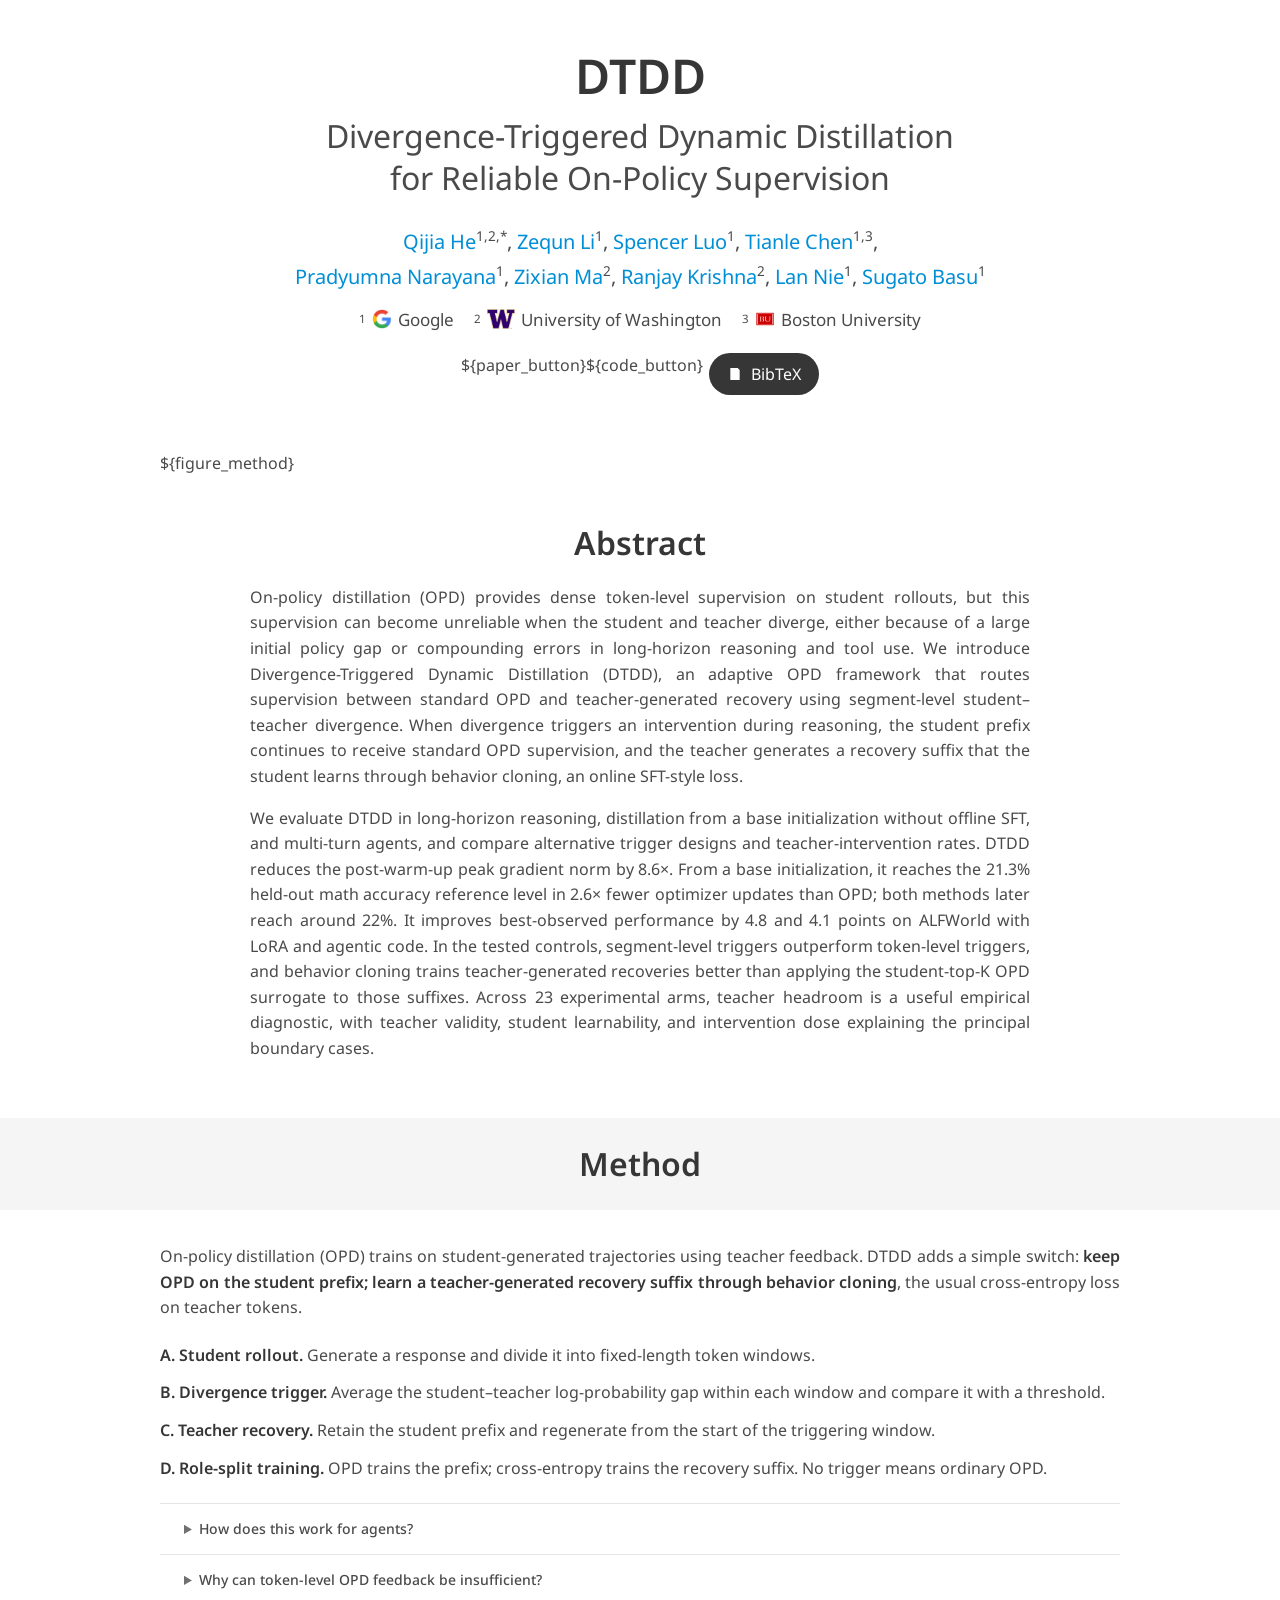
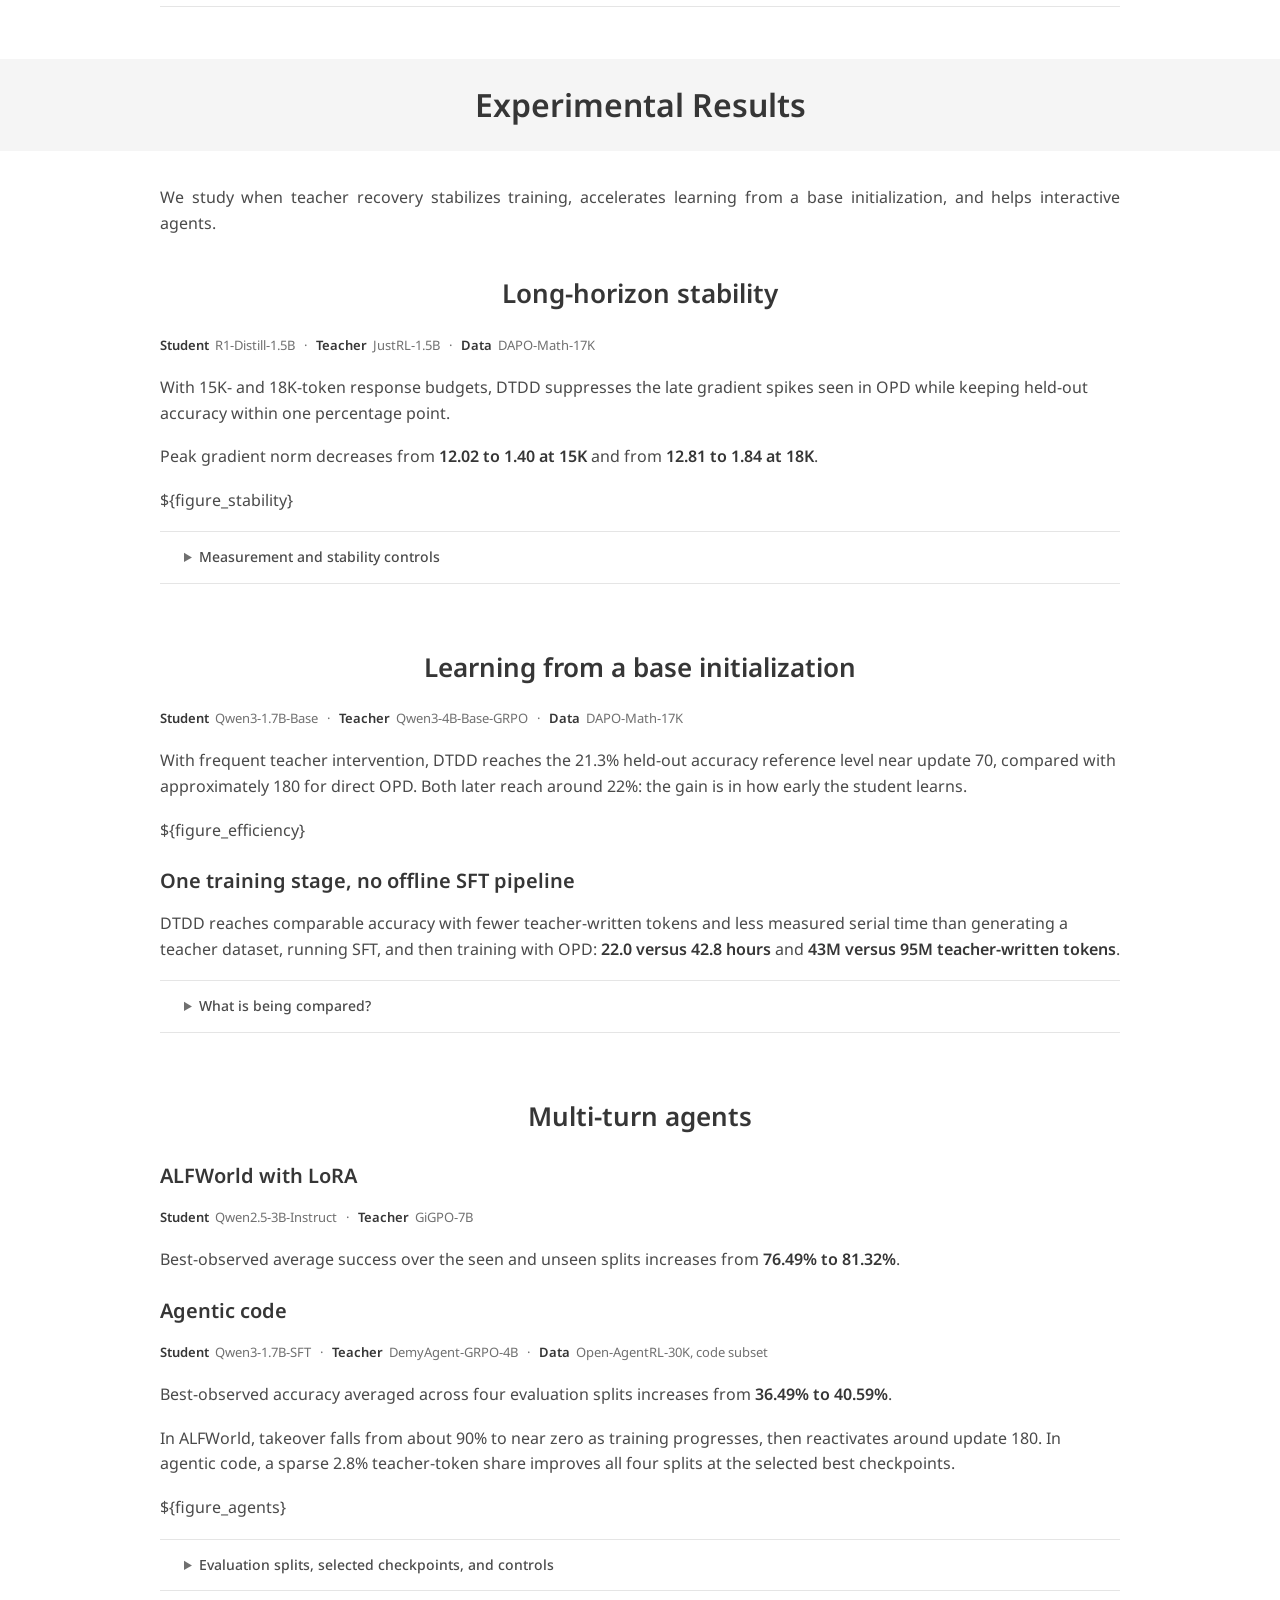
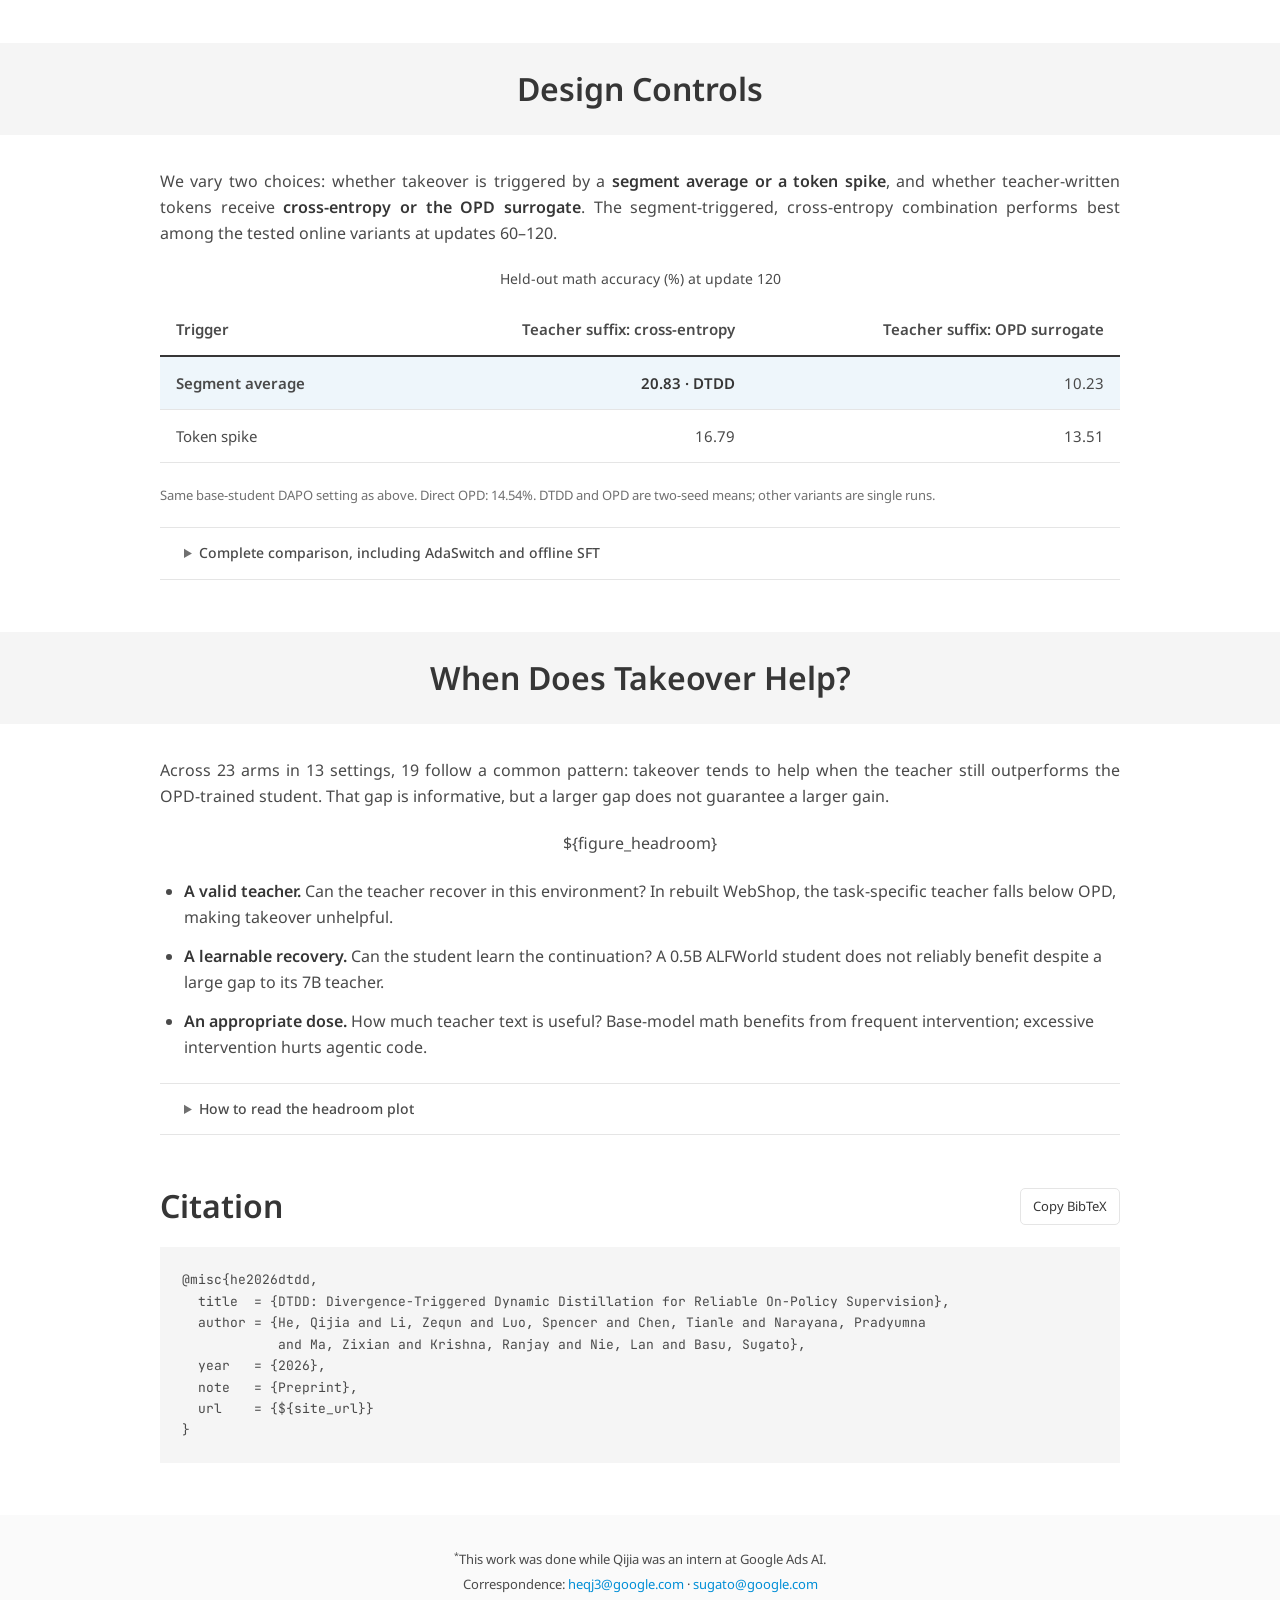
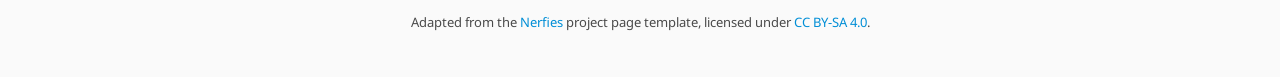
==== commit bad1f5cd: "Unify author name colors and add LinkedIn links" ====
--- a/page.html
+++ b/page.html
@@ -34,13 +34,13 @@
     <p class="publication-subtitle">Divergence-Triggered Dynamic Distillation<br class="desktop-break"> for Reliable On-Policy Supervision</p>
     <div class="authors">
       <span><a href="https://qijia-he.github.io/">Qijia He</a><sup>1,2,*</sup></span>,
-      <span>Zequn Li<sup>1</sup></span>,
-      <span>Spencer Luo<sup>1</sup></span>,
+      <span><a href="https://www.linkedin.com/in/zequn-li-2017/">Zequn Li</a><sup>1</sup></span>,
+      <span><span class="author-name">Spencer Luo</span><sup>1</sup></span>,
       <span><a href="https://cs-people.bu.edu/tianle/">Tianle Chen</a><sup>1,3</sup></span>,
       <span><a href="https://scholar.google.com/citations?user=BV2dbjEAAAAJ&amp;hl=en">Pradyumna Narayana</a><sup>1</sup></span>,
       <span><a href="https://zixianma.github.io/">Zixian Ma</a><sup>2</sup></span>,
       <span><a href="https://ranjaykrishna.com/index.html">Ranjay Krishna</a><sup>2</sup></span>,
-      <span>Lan Nie<sup>1</sup></span>,
+      <span><a href="https://www.linkedin.com/in/lanie/">Lan Nie</a><sup>1</sup></span>,
       <span><a href="https://sites.google.com/site/sugatobasu/">Sugato Basu</a><sup>1</sup></span>
     </div>
     <div class="affiliations">
--- a/static/site.css
+++ b/static/site.css
@@ -29,6 +29,7 @@
 .publication-subtitle { font-size: 32px; line-height: 1.3; margin: 12px 0 26px; text-wrap: balance; }
 .authors { font: 20px/1.7 "Google Sans", "Noto Sans", sans-serif; text-wrap: balance; }
 .authors span { white-space: nowrap; }
+.authors .author-name { color: var(--blue); }
 .affiliations { display: flex; justify-content: center; flex-wrap: wrap; gap: 6px 20px; margin: 12px 0 20px; font-size: 17px; }
 .affiliations span { display: inline-flex; align-items: center; gap: 6px; }
 .affiliations img { height: 20px; width: auto; }
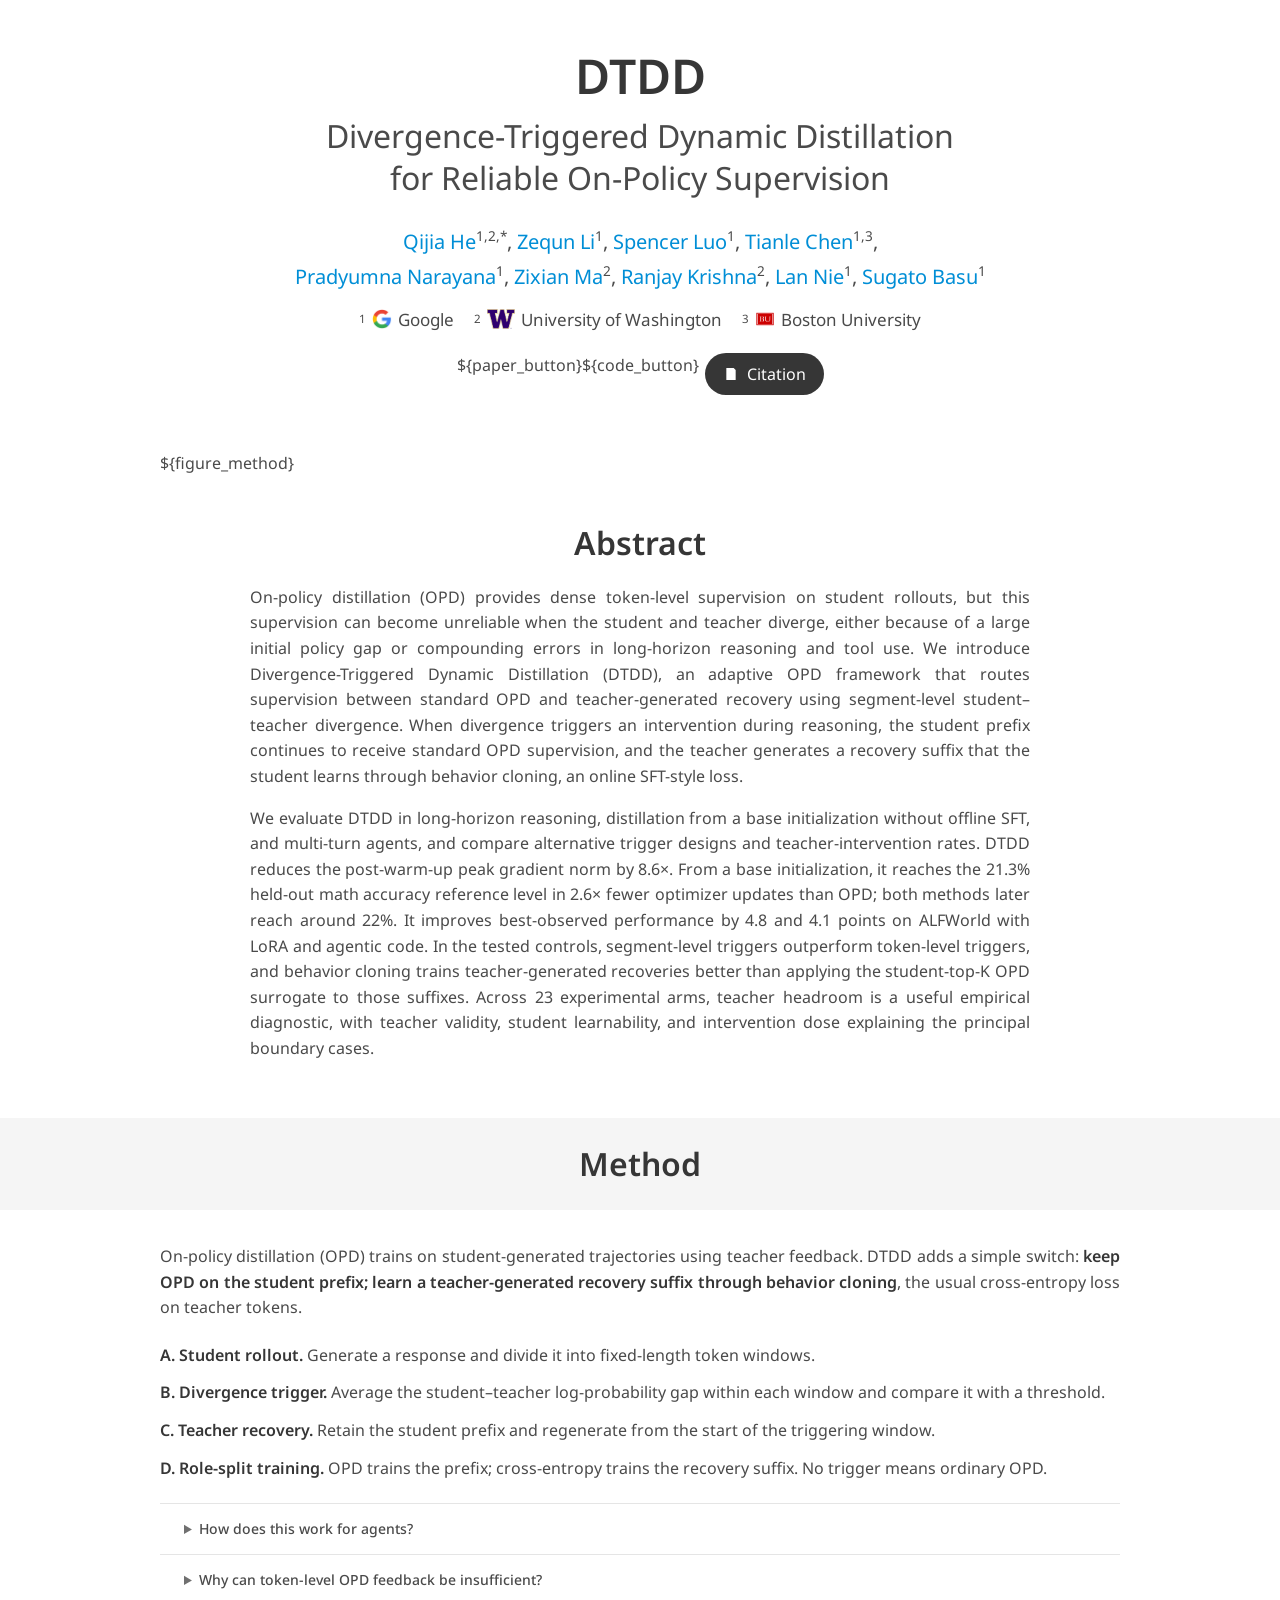
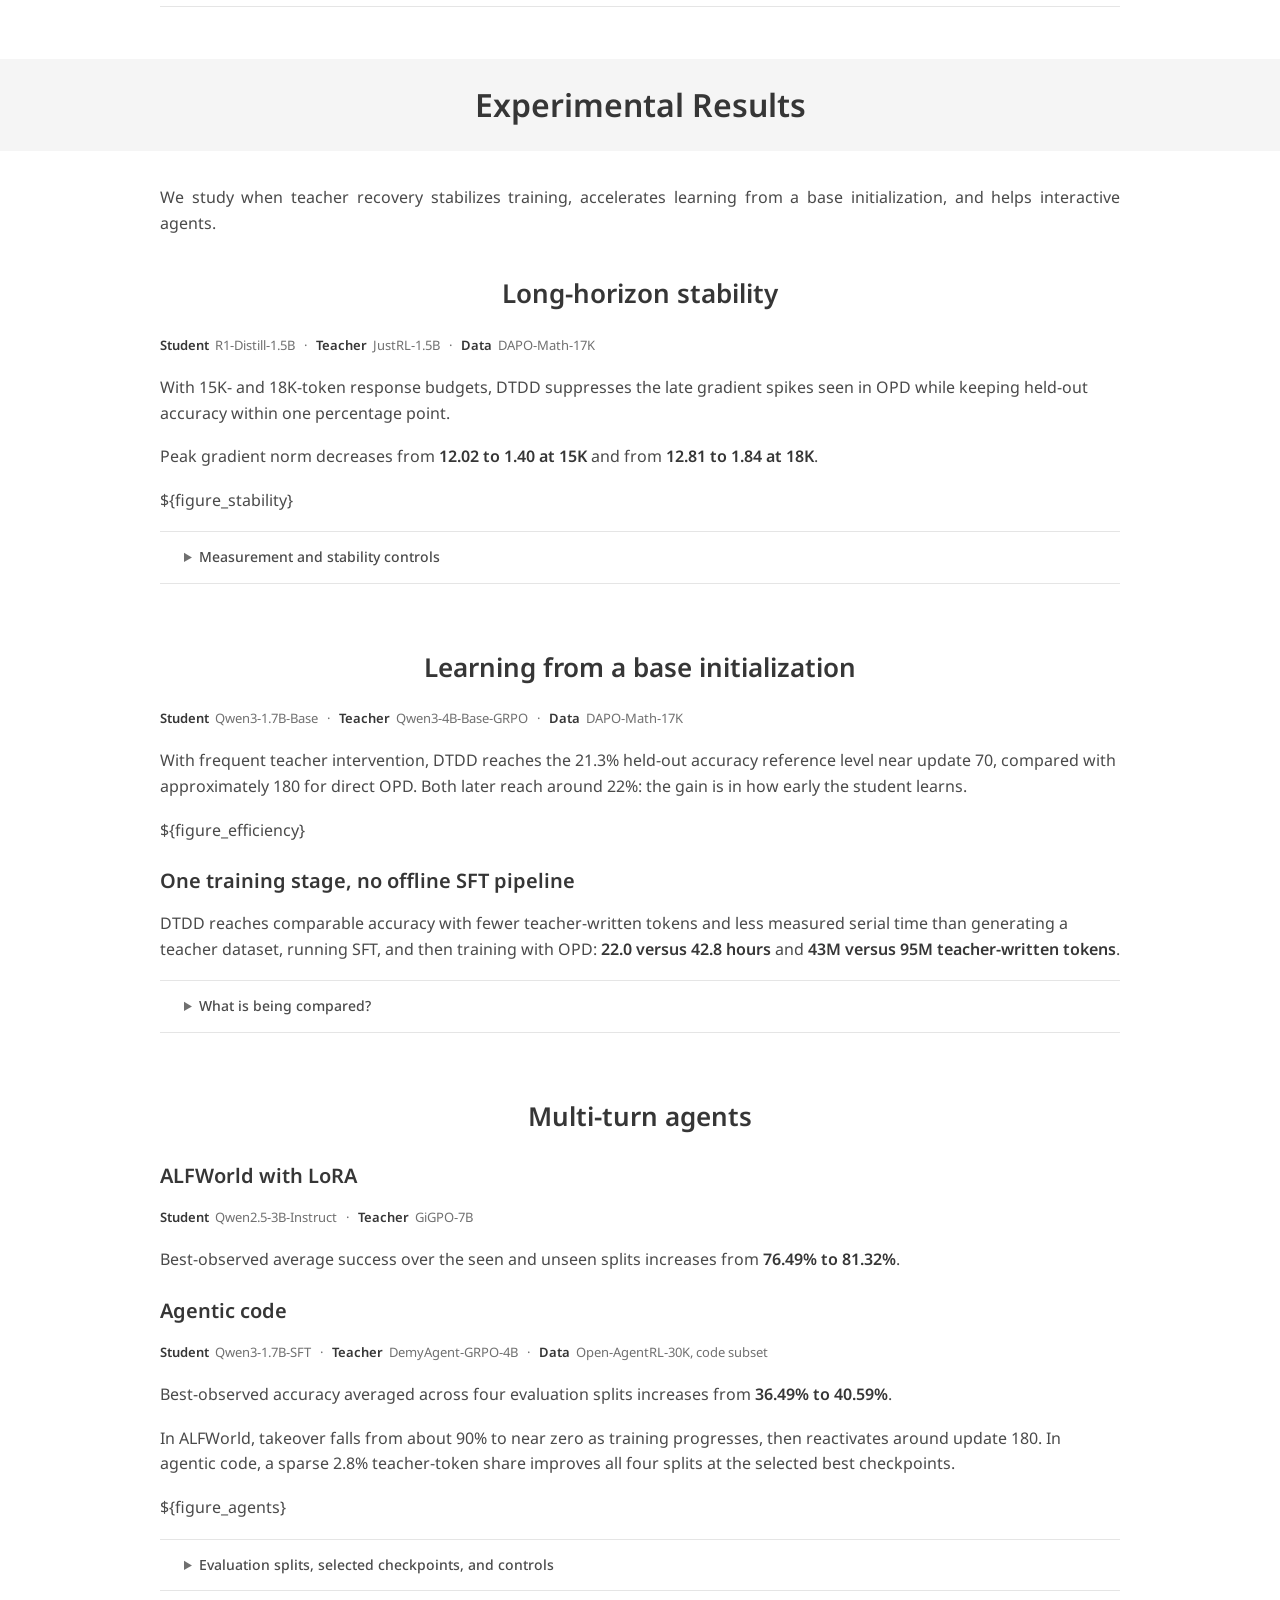
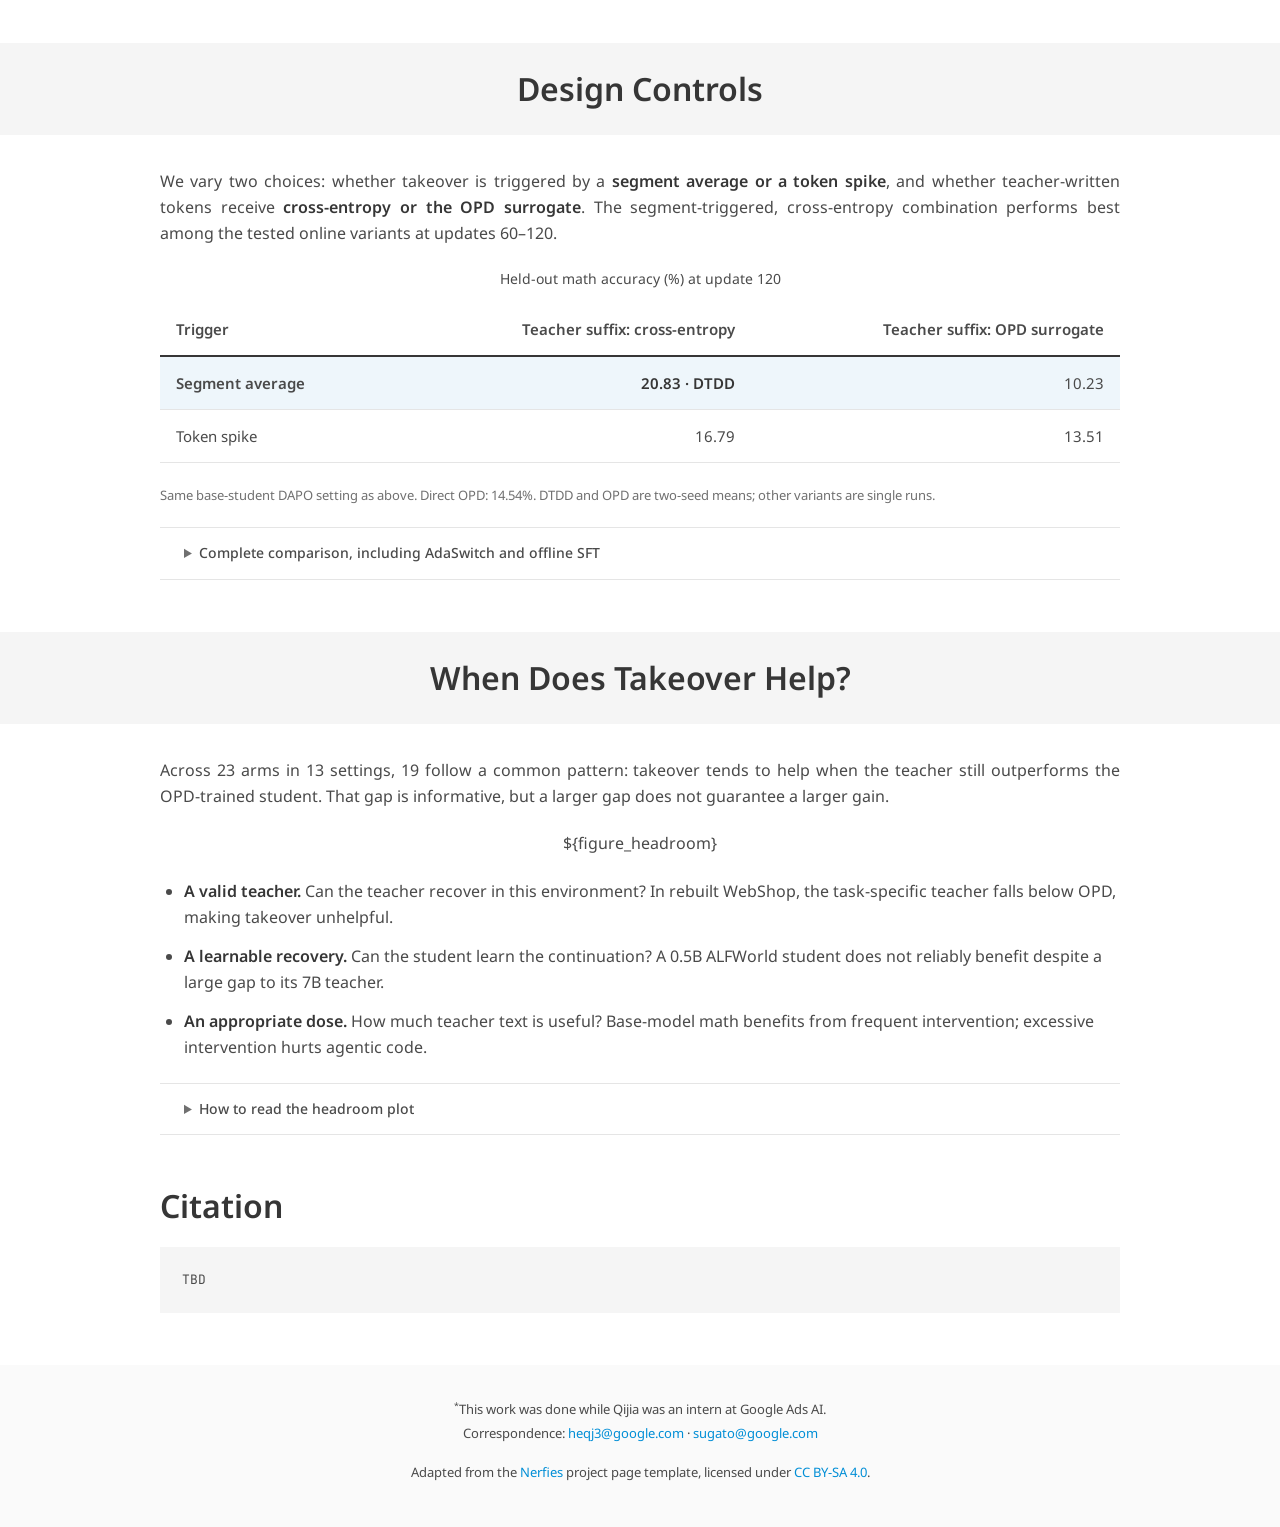
==== commit ac6f1f8b: "Mark project citation as TBD" ====
--- a/page.html
+++ b/page.html
@@ -48,7 +48,7 @@
       <span><sup>2</sup><img src="static/images/uw.png" width="330" height="228" alt="">University of Washington</span>
       <span><sup>3</sup><img src="static/images/bu_monogram.png" width="57" height="57" alt="">Boston University</span>
     </div>
-    <div class="resources">${paper_button}${code_button}<a class="button" href="#bibtex"><svg viewBox="0 0 24 24" aria-hidden="true"><path d="M5 3h11l3 3v15H5zM8 9h8v1.5H8zm0 3h8v1.5H8zm0 3h5v1.5H8z"/></svg>BibTeX</a></div>
+    <div class="resources">${paper_button}${code_button}<a class="button" href="#bibtex"><svg viewBox="0 0 24 24" aria-hidden="true"><path d="M5 3h11l3 3v15H5zM8 9h8v1.5H8zm0 3h8v1.5H8zm0 3h5v1.5H8z"/></svg>Citation</a></div>
   </header>
 
   <div class="teaser">
@@ -155,16 +155,8 @@
   </section>
 
   <section id="bibtex">
-    <div class="citation-heading"><h2>Citation</h2><button class="copy" id="copybib" type="button">Copy BibTeX</button></div>
-    <pre id="bib">@misc{he2026dtdd,
-  title  = {DTDD: Divergence-Triggered Dynamic Distillation for Reliable On-Policy Supervision},
-  author = {He, Qijia and Li, Zequn and Luo, Spencer and Chen, Tianle and Narayana, Pradyumna
-            and Ma, Zixian and Krishna, Ranjay and Nie, Lan and Basu, Sugato},
-  year   = {2026},
-  note   = {Preprint},
-  url    = {${site_url}}
-}</pre>
-    <span id="copy-status" class="sr-only" role="status"></span>
+    <div class="citation-heading"><h2>Citation</h2></div>
+    <pre id="bib">TBD</pre>
   </section>
   <footer>
     <p><sup>*</sup>This work was done while Qijia was an intern at Google Ads AI.</p>
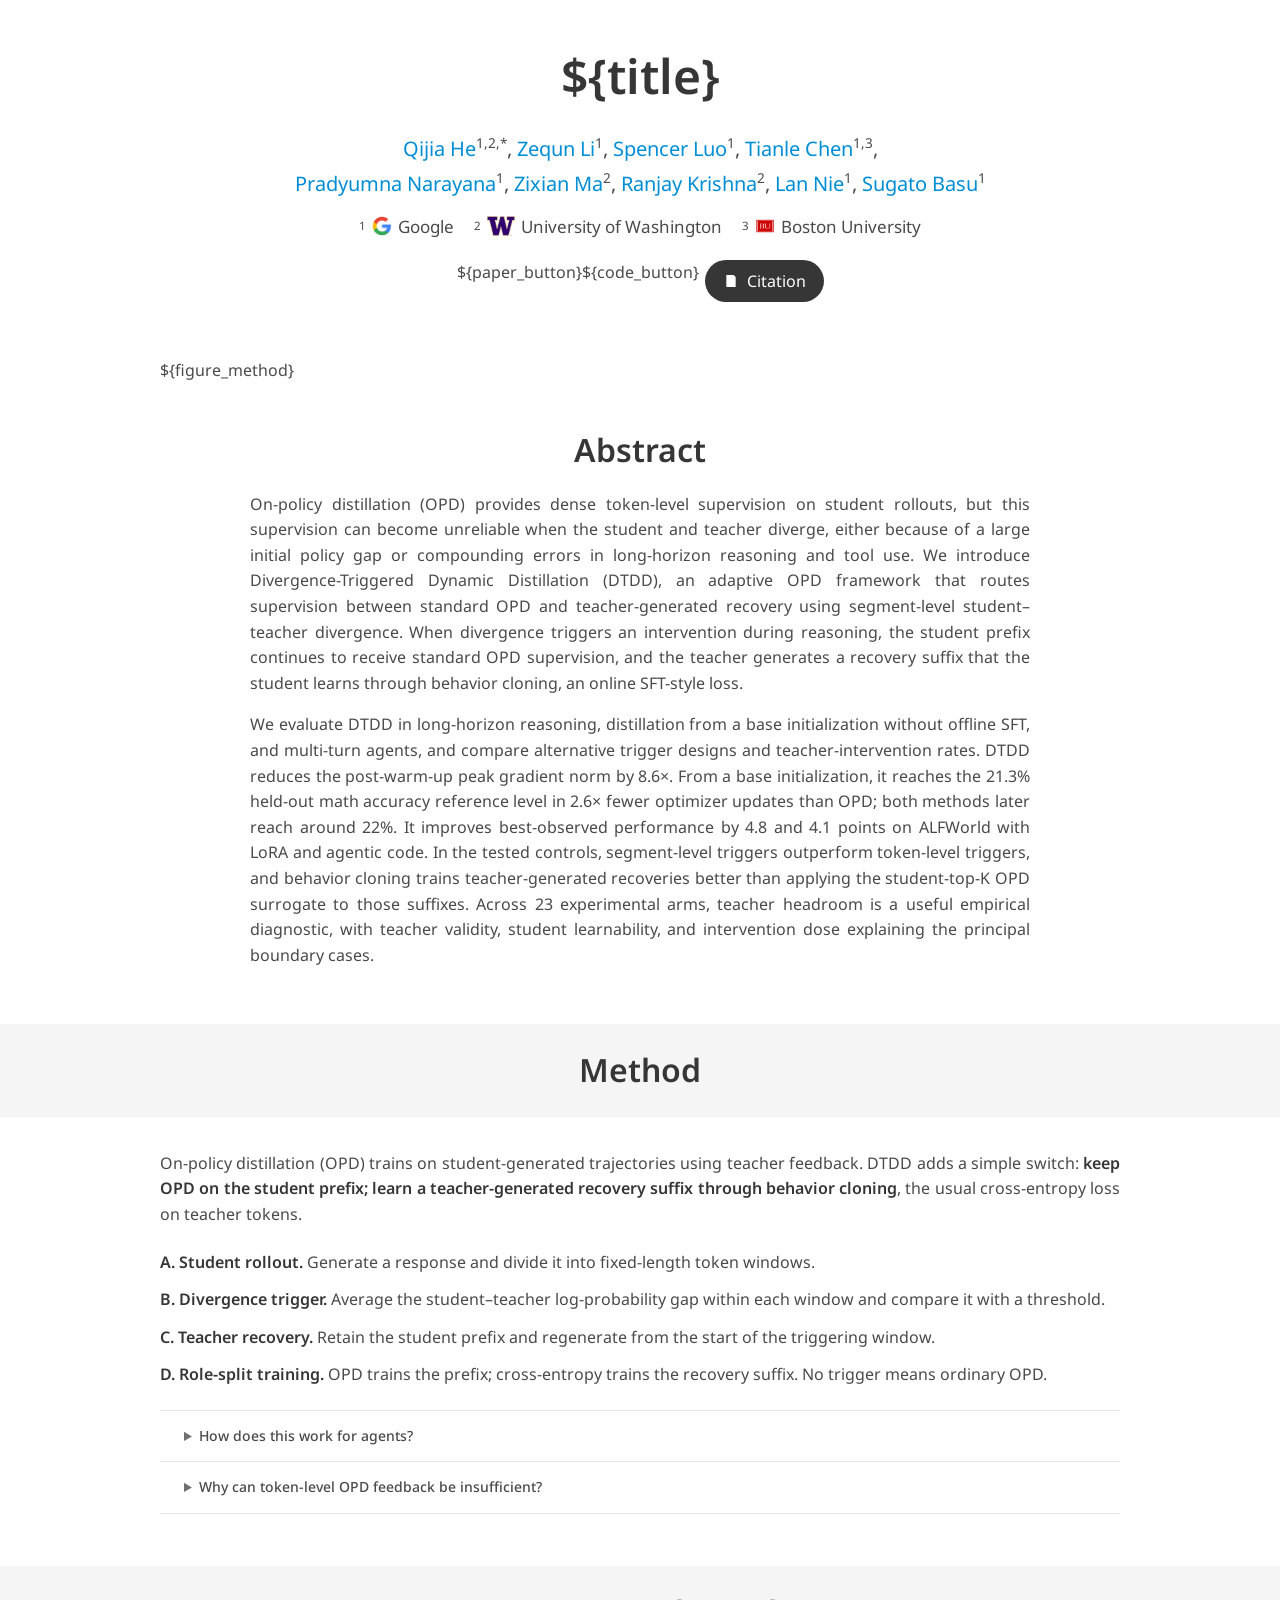
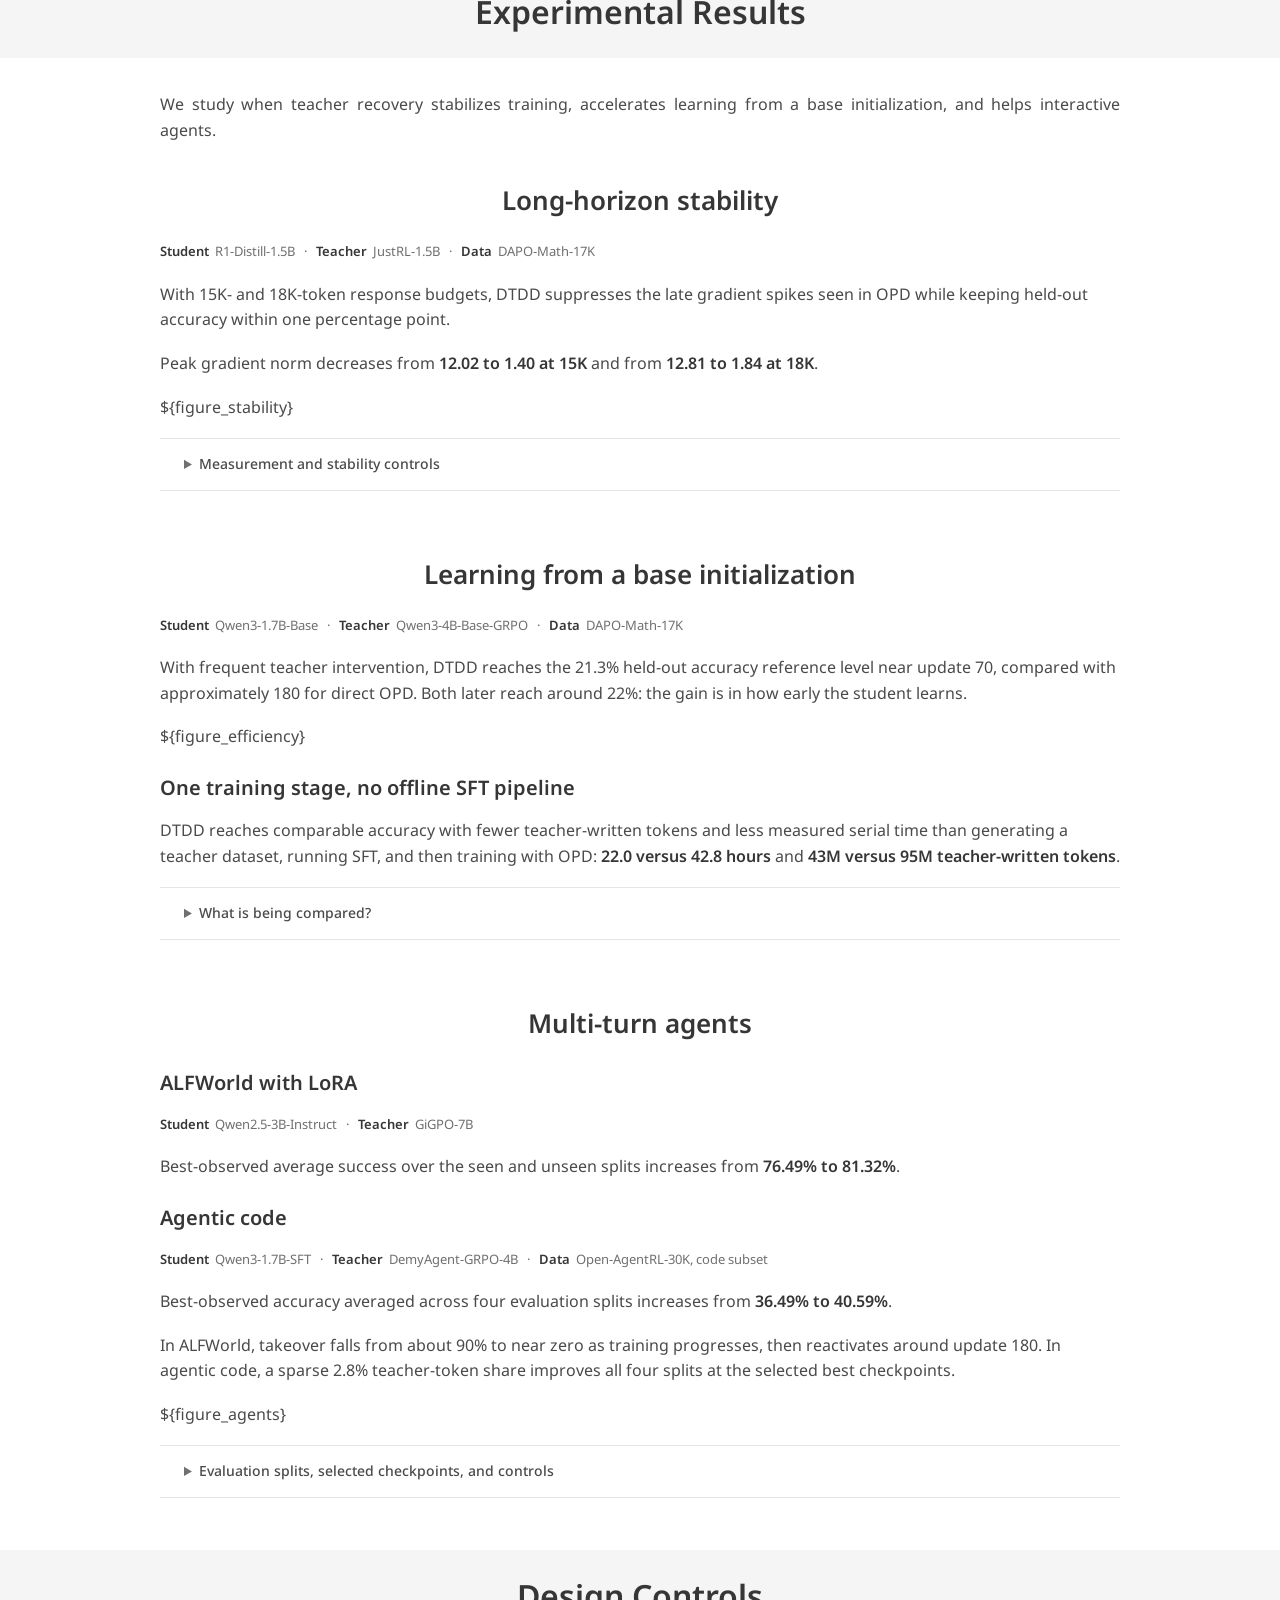
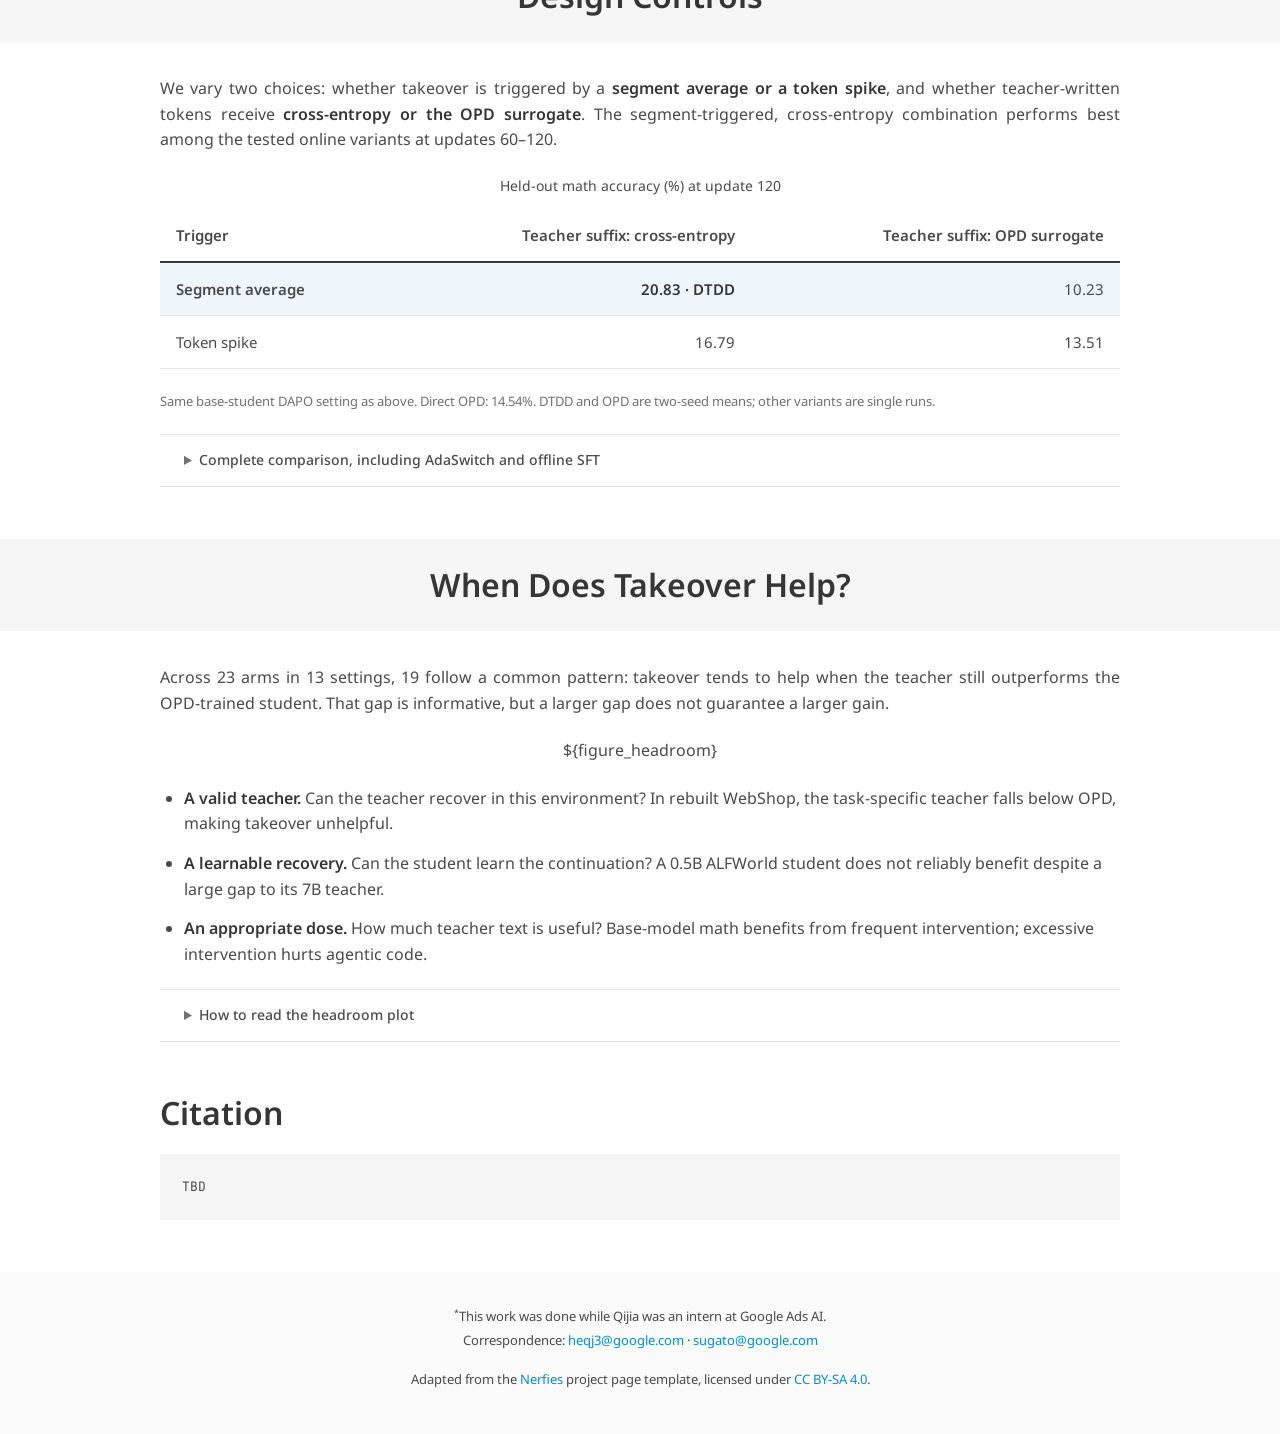
==== commit 5fdf08a8: "Use the full paper title as a single heading" ====
--- a/page.html
+++ b/page.html
@@ -30,8 +30,7 @@
 <a class="skip-link" href="#method">Skip to the method</a>
 <main id="top">
   <header class="hero">
-    <h1>DTDD</h1>
-    <p class="publication-subtitle">Divergence-Triggered Dynamic Distillation<br class="desktop-break"> for Reliable On-Policy Supervision</p>
+    <h1>${title}</h1>
     <div class="authors">
       <span><a href="https://qijia-he.github.io/">Qijia He</a><sup>1,2,*</sup></span>,
       <span><a href="https://www.linkedin.com/in/zequn-li-2017/">Zequn Li</a><sup>1</sup></span>,
--- a/static/site.css
+++ b/static/site.css
@@ -19,7 +19,7 @@
 a:focus-visible, button:focus-visible, summary:focus-visible, [tabindex]:focus-visible { outline: 3px solid var(--blue); outline-offset: 4px; }
 p { margin: 0; }
 h1, h2, h3, h4 { margin: 0; color: var(--ink); line-height: 1.2; }
-h1 { font: 600 48px/1.15 "Google Sans", "Noto Sans", sans-serif; }
+h1 { font: 600 48px/1.15 "Google Sans", "Noto Sans", sans-serif; text-wrap: balance; margin-bottom: 28px; }
 h2 { font-size: 32px; font-weight: 600; text-align: center; }
 h3 { font-size: 26px; font-weight: 600; text-align: center; }
 h4 { font-size: 20px; font-weight: 600; }
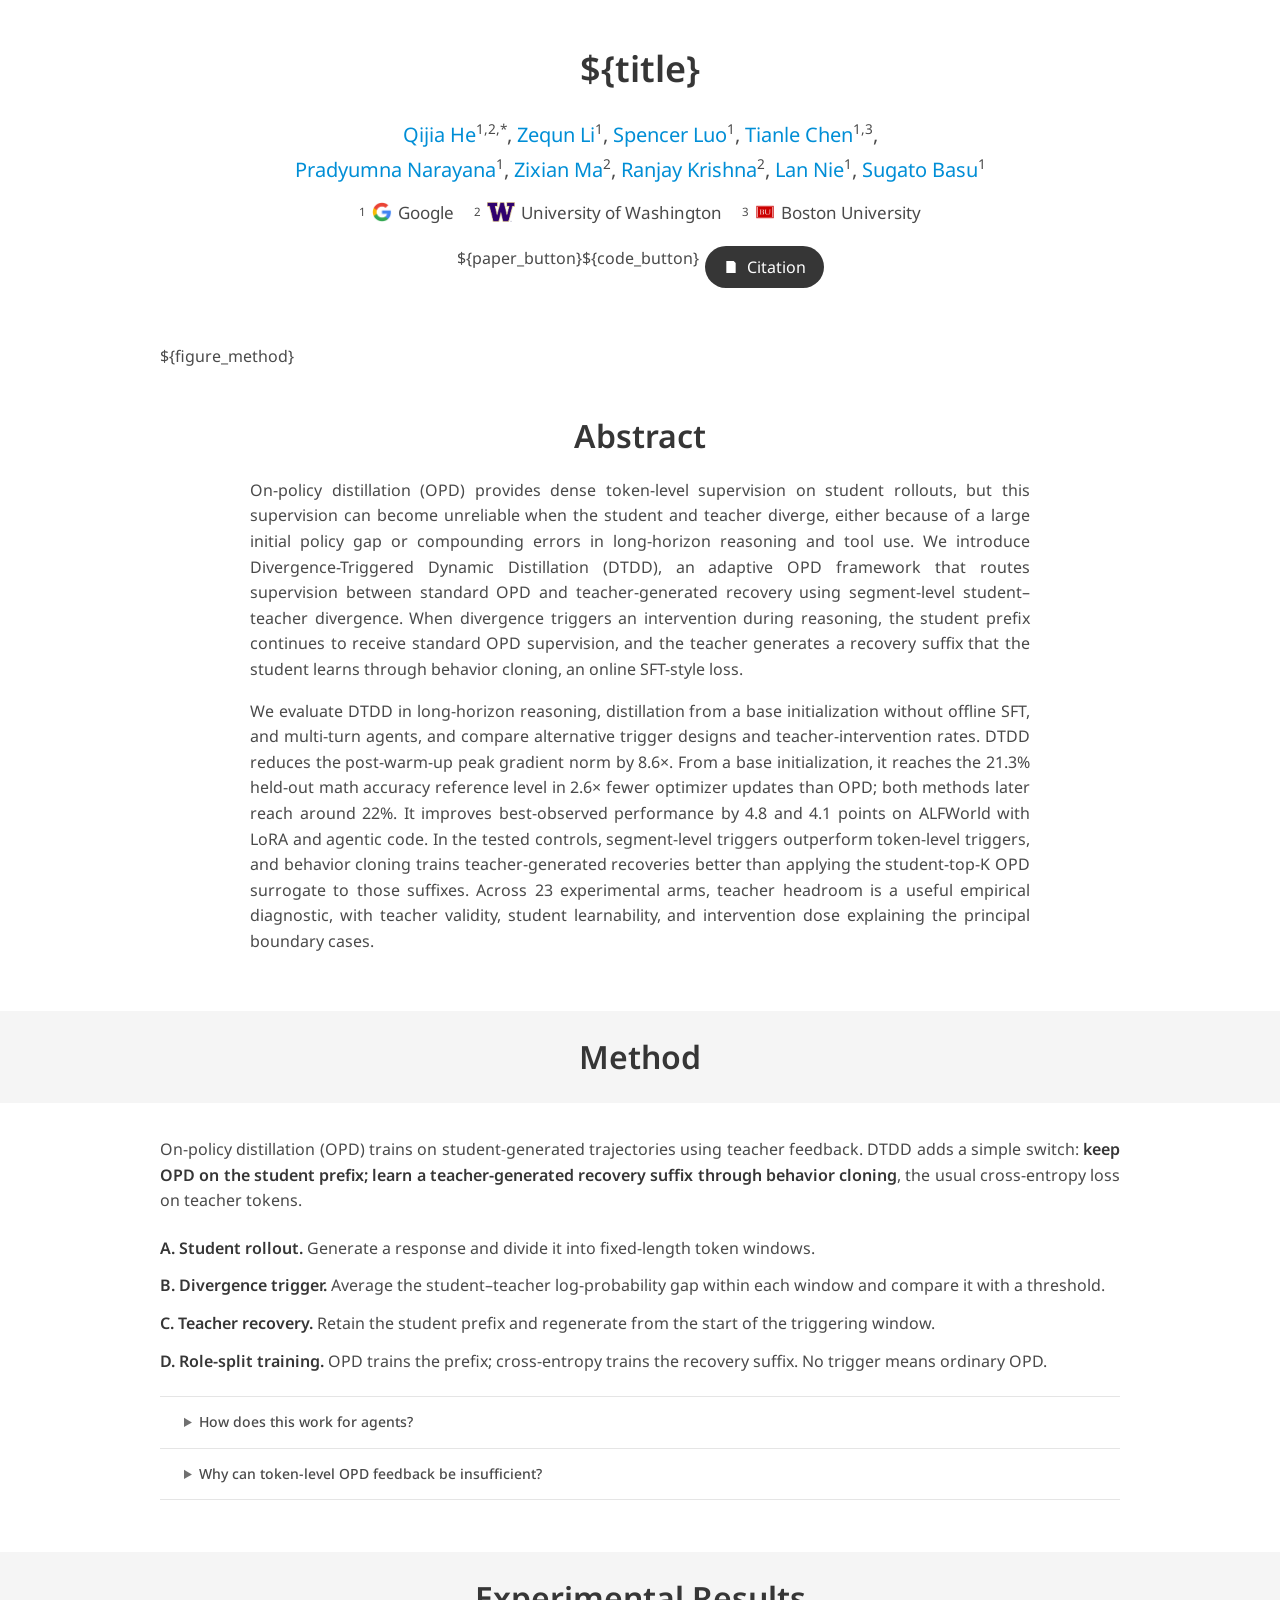
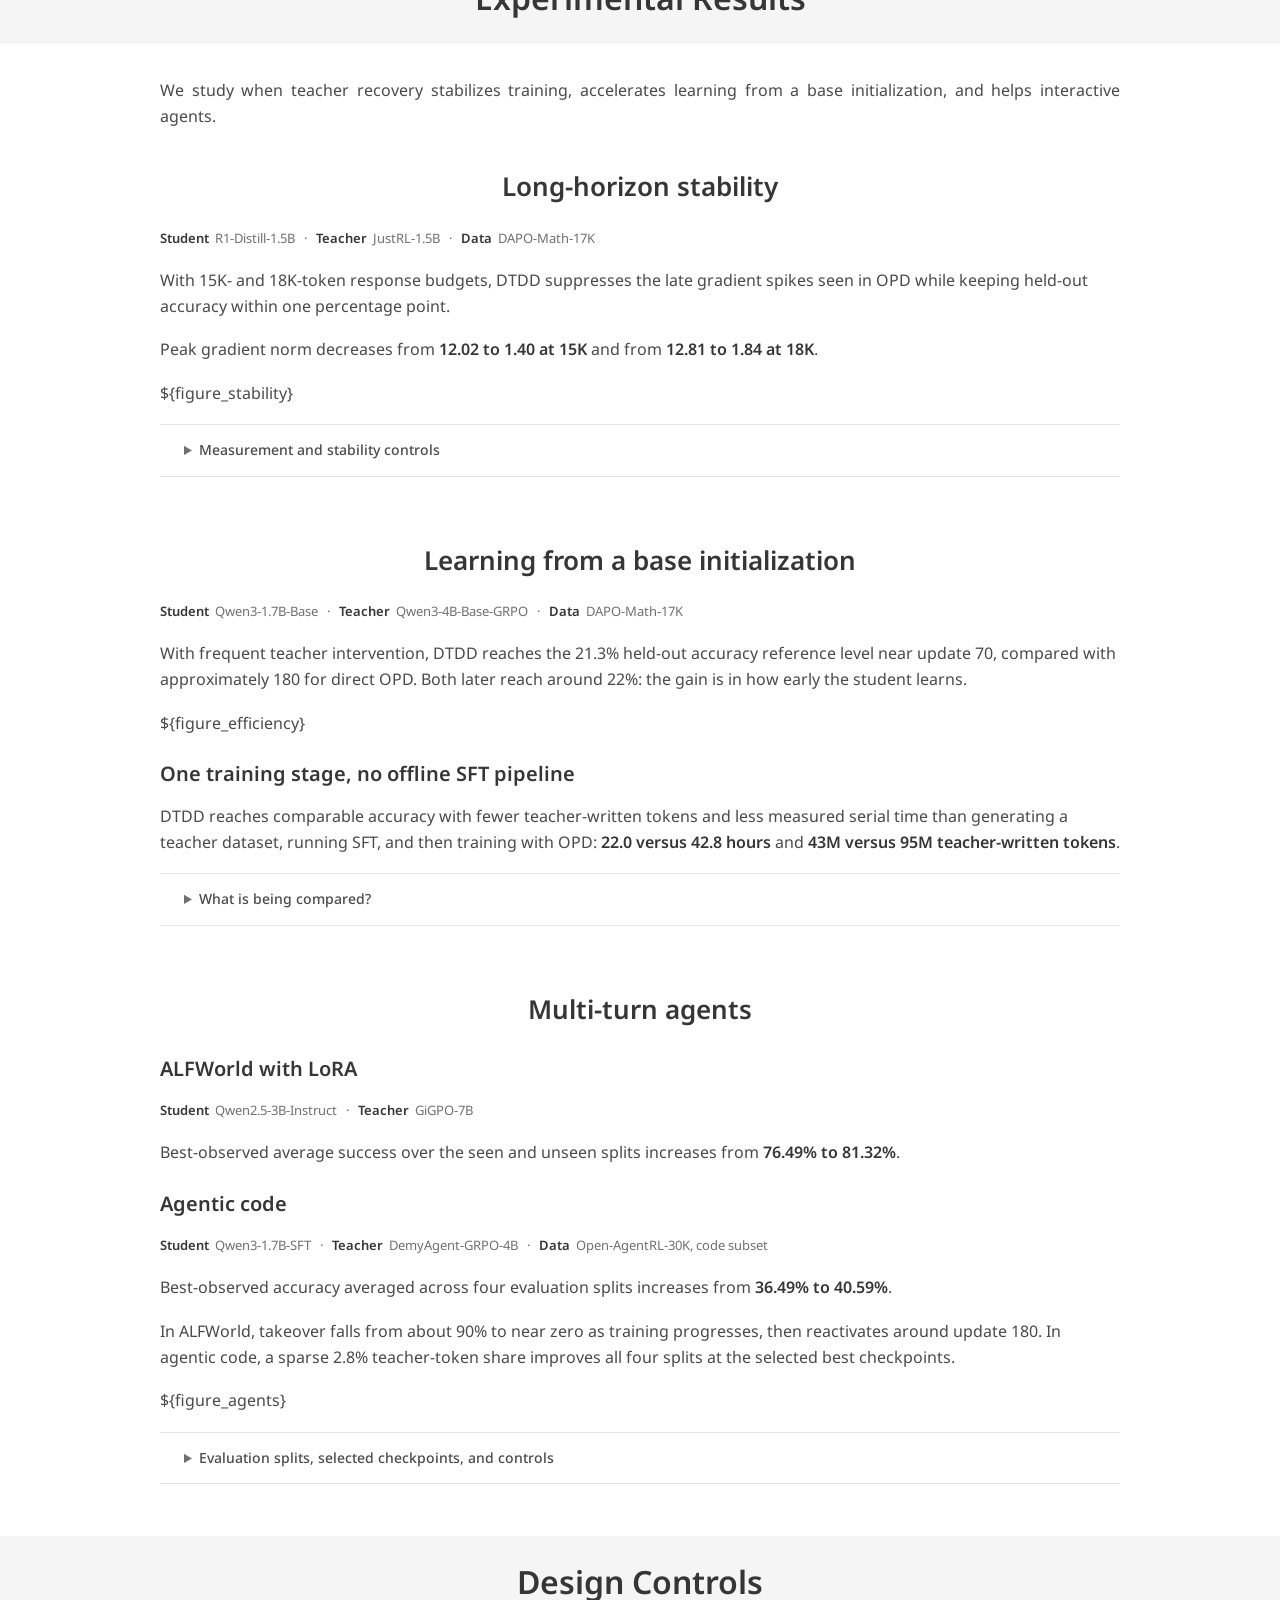
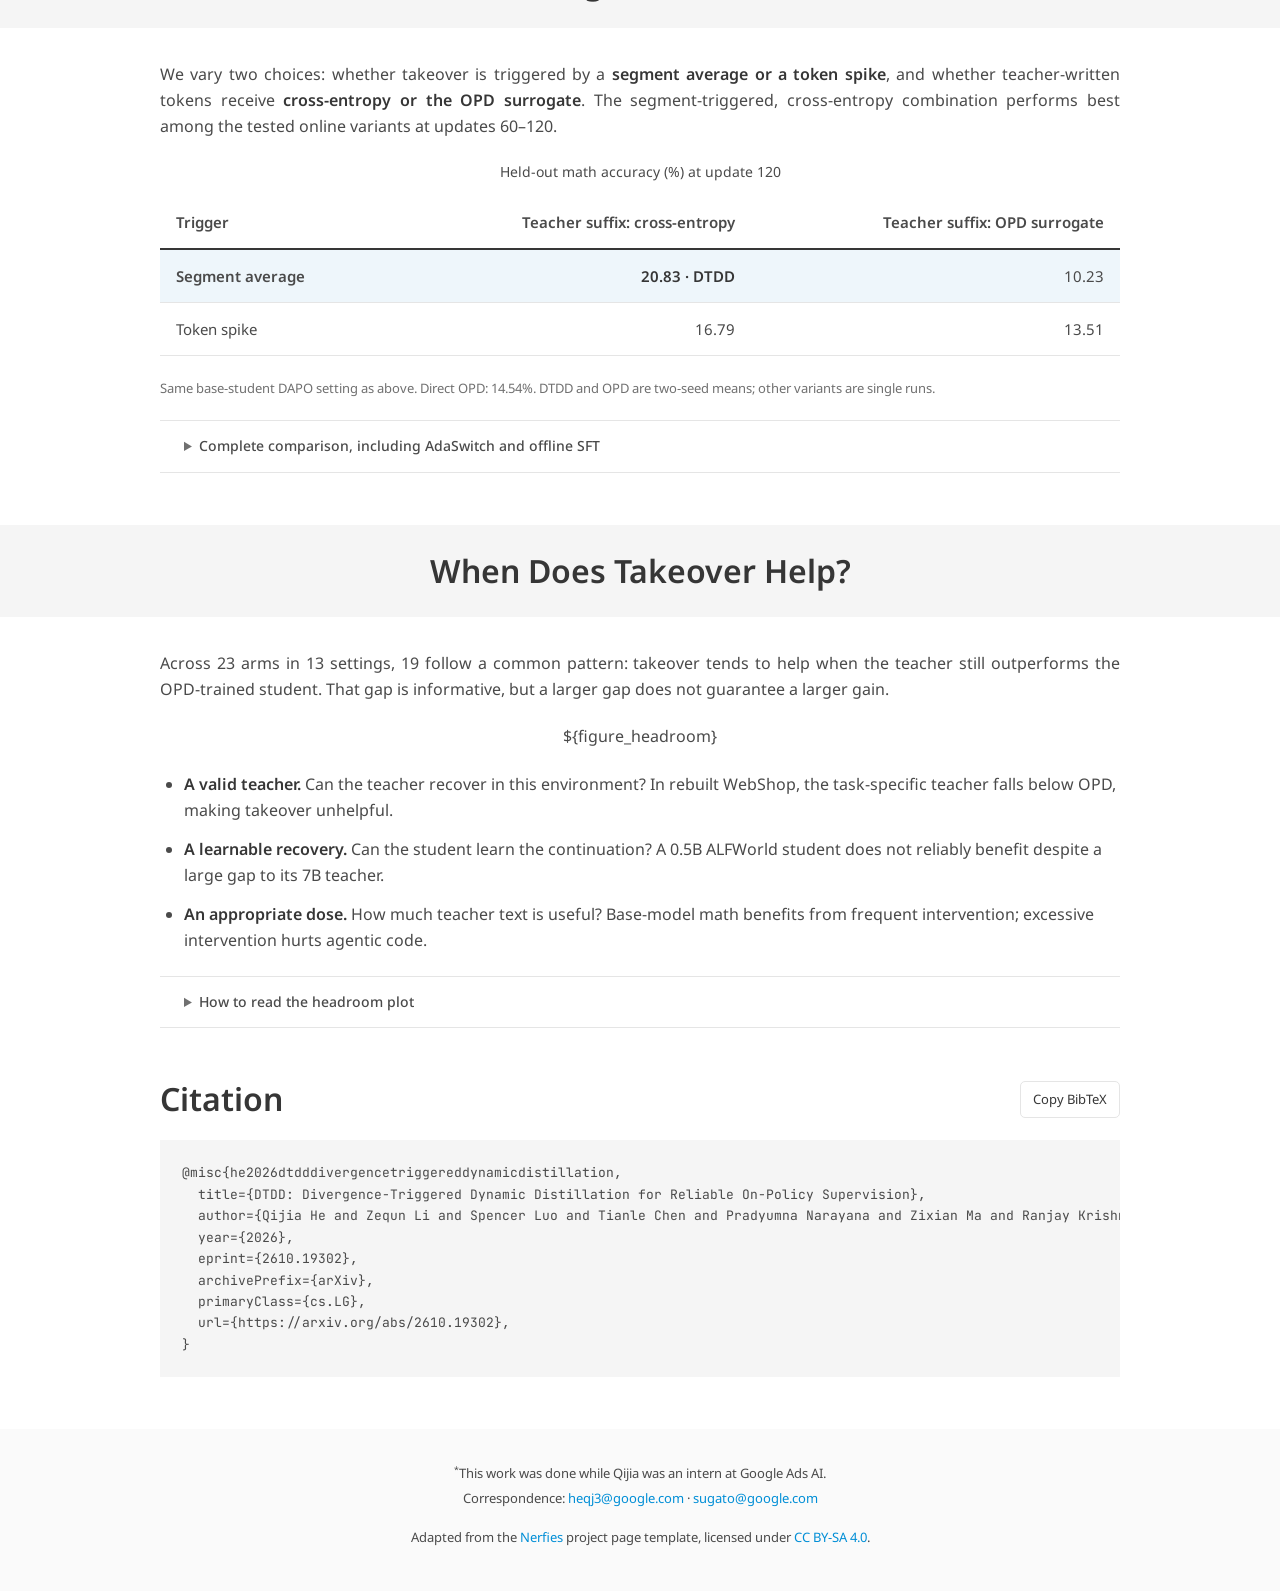
==== commit 528e86c3: "Publish DTDD BibTeX citation" ====
--- a/page.html
+++ b/page.html
@@ -154,8 +154,17 @@
   </section>
 
   <section id="bibtex">
-    <div class="citation-heading"><h2>Citation</h2></div>
-    <pre id="bib">TBD</pre>
+    <div class="citation-heading"><h2>Citation</h2><button class="copy" id="copybib" type="button">Copy BibTeX</button></div>
+    <span id="copy-status" class="sr-only" aria-live="polite"></span>
+    <pre id="bib">@misc{he2026dtdddivergencetriggereddynamicdistillation,
+  title={DTDD: Divergence-Triggered Dynamic Distillation for Reliable On-Policy Supervision},
+  author={Qijia He and Zequn Li and Spencer Luo and Tianle Chen and Pradyumna Narayana and Zixian Ma and Ranjay Krishna and Lan Nie and Sugato Basu},
+  year={2026},
+  eprint={2610.19302},
+  archivePrefix={arXiv},
+  primaryClass={cs.LG},
+  url={https://arxiv.org/abs/2610.19302},
+}</pre>
   </section>
   <footer>
     <p><sup>*</sup>This work was done while Qijia was an intern at Google Ads AI.</p>
--- a/static/site.css
+++ b/static/site.css
@@ -19,7 +19,7 @@
 a:focus-visible, button:focus-visible, summary:focus-visible, [tabindex]:focus-visible { outline: 3px solid var(--blue); outline-offset: 4px; }
 p { margin: 0; }
 h1, h2, h3, h4 { margin: 0; color: var(--ink); line-height: 1.2; }
-h1 { font: 600 48px/1.15 "Google Sans", "Noto Sans", sans-serif; text-wrap: balance; margin-bottom: 28px; }
+h1 { font: 600 36px/1.15 "Google Sans", "Noto Sans", sans-serif; text-wrap: balance; margin-bottom: 28px; }
 h2 { font-size: 32px; font-weight: 600; text-align: center; }
 h3 { font-size: 26px; font-weight: 600; text-align: center; }
 h4 { font-size: 20px; font-weight: 600; }
@@ -108,7 +108,7 @@
 #viewer-description { font-size: 13px; color: var(--muted); }
 @media (max-width: 700px) {
   .hero { padding-top: 36px; }
-  h1 { font-size: 42px; }
+  h1 { font-size: 36px; }
   .publication-subtitle { font-size: 26px; }
   .authors { font-size: 17px; }
   .affiliations { font-size: 14px; gap: 8px 16px; }
@@ -120,7 +120,7 @@
   .hero, .teaser, section > *, .abstract > * { width: calc(100% - 32px); }
   .section-heading { width: 100%; }
   .hero { padding: 30px 0 22px; }
-  h1 { font-size: 40px; }
+  h1 { font-size: 32px; }
   .publication-subtitle { font-size: 23px; margin-bottom: 22px; }
   .desktop-break { display: none; }
   .authors { font-size: 16px; line-height: 1.75; }
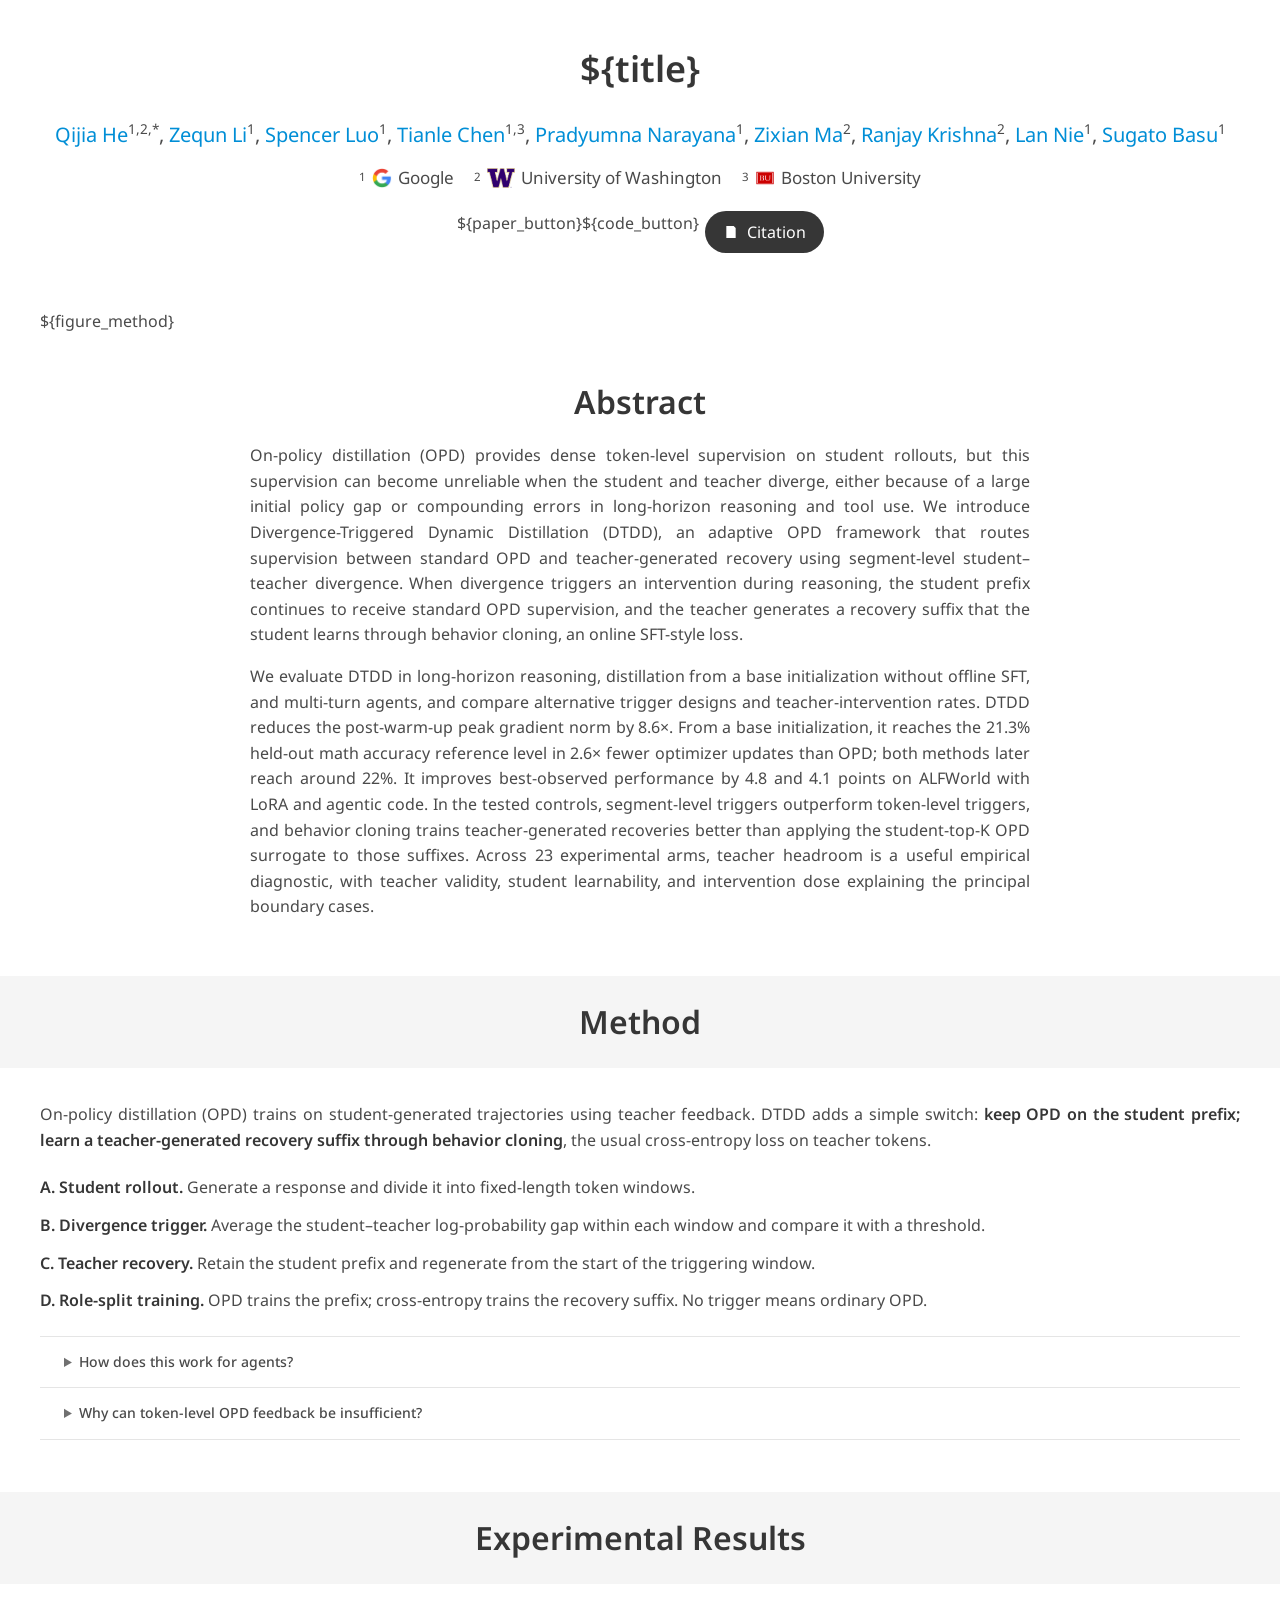
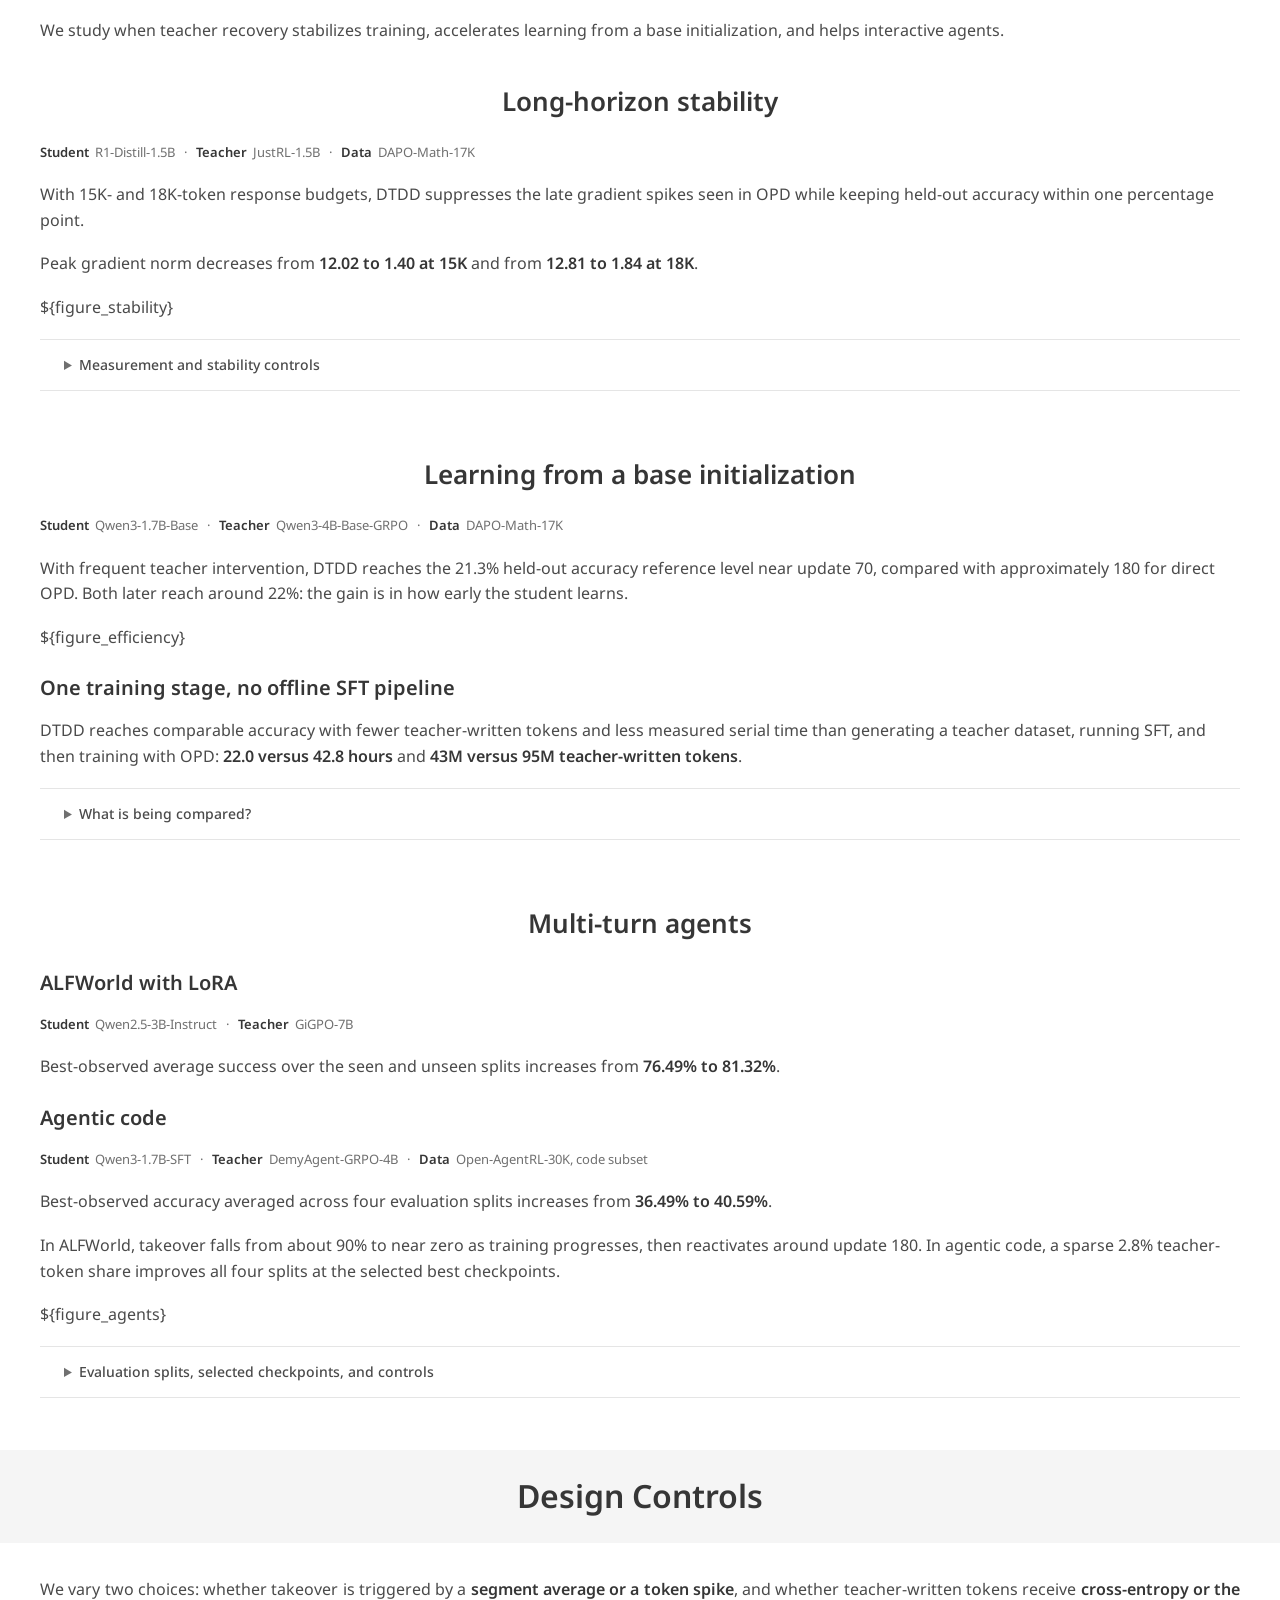
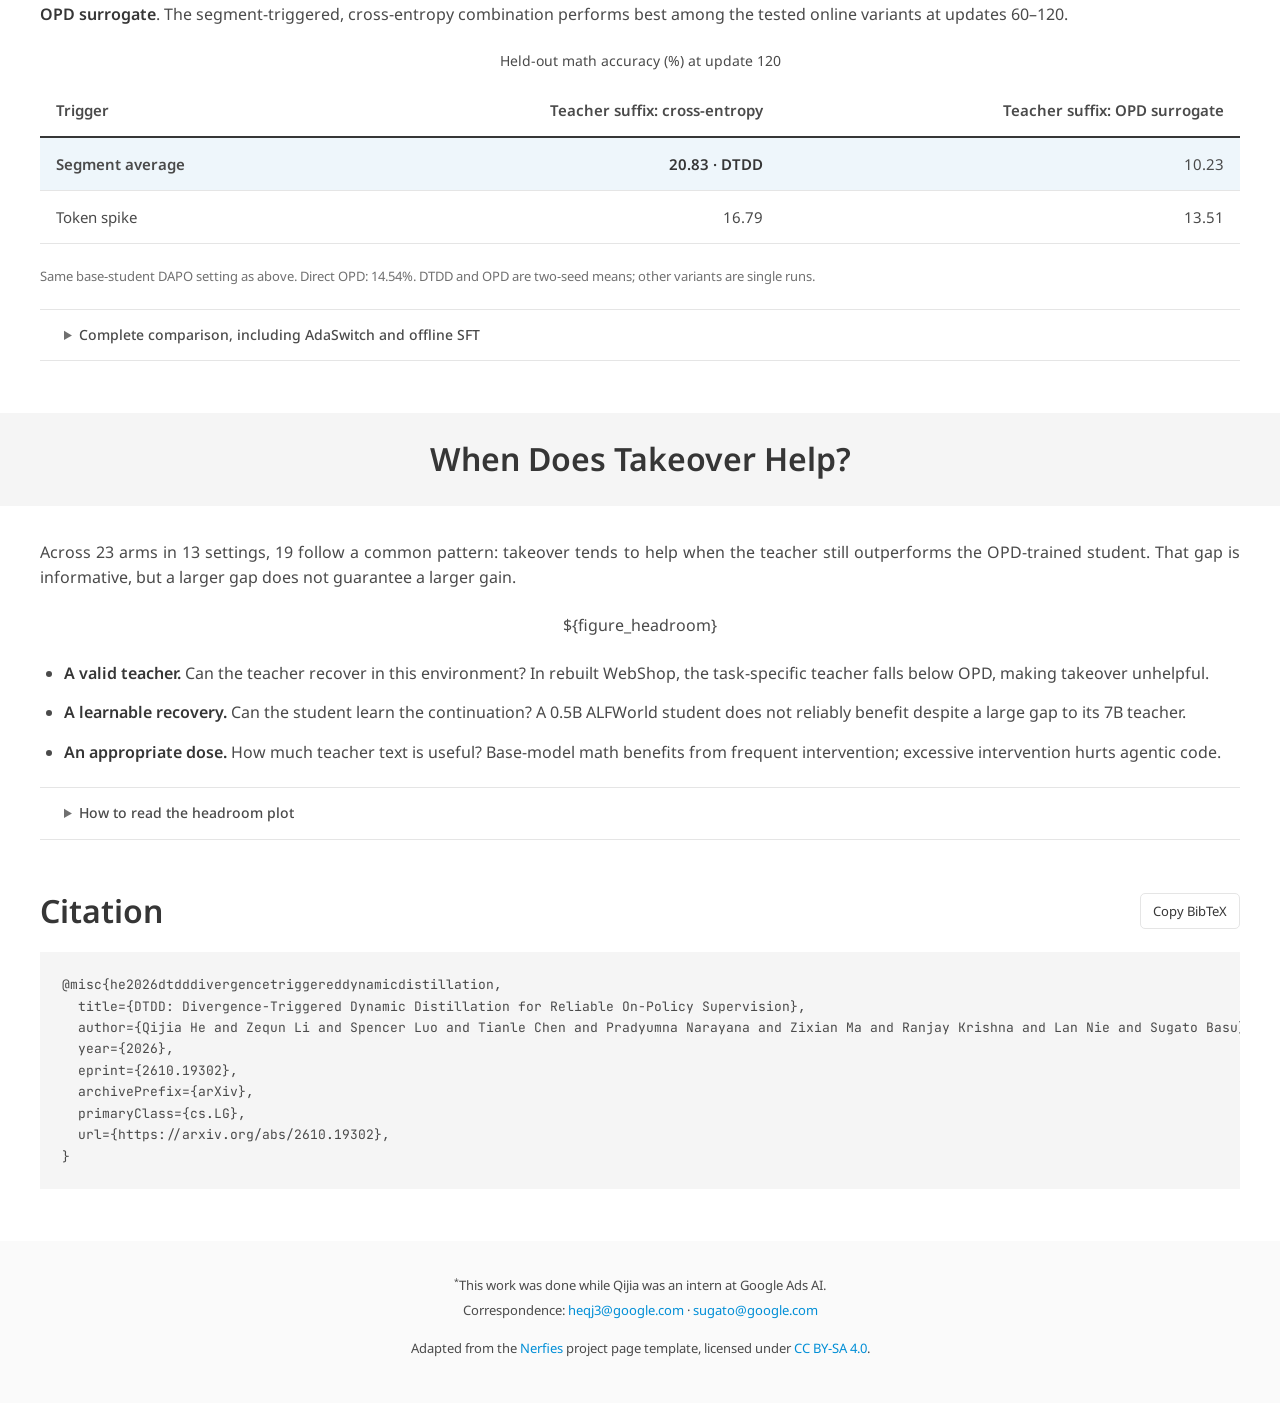
==== commit ef33b3f6: "Keep DTDD authors on one desktop row" ====
--- a/page.html
+++ b/page.html
@@ -23,7 +23,7 @@
   <link rel="preconnect" href="https://fonts.googleapis.com">
   <link rel="preconnect" href="https://fonts.gstatic.com" crossorigin>
   <link rel="stylesheet" href="https://fonts.googleapis.com/css2?family=Google+Sans:wght@400;500;600;700&family=Noto+Sans:wght@400;500;600;700&family=JetBrains+Mono:wght@400&display=swap">
-  <link rel="stylesheet" href="static/site.css">
+  <link rel="stylesheet" href="static/site.css?v=20261015-2">
   <script src="static/site.js" defer></script>
 </head>
 <body>
--- a/static/site.css
+++ b/static/site.css
@@ -25,7 +25,7 @@
 h4 { font-size: 20px; font-weight: 600; }
 strong, b { font-weight: 600; color: var(--ink); }
 sup { font-size: .68em; }
-.hero { width: min(960px, calc(100% - 48px)); margin: 0 auto; padding: 48px 0 32px; text-align: center; }
+.hero { width: min(1400px, calc(100% - 48px)); margin: 0 auto; padding: 48px 0 32px; text-align: center; }
 .publication-subtitle { font-size: 32px; line-height: 1.3; margin: 12px 0 26px; text-wrap: balance; }
 .authors { font: 20px/1.7 "Google Sans", "Noto Sans", sans-serif; text-wrap: balance; }
 .authors span { white-space: nowrap; }
@@ -39,9 +39,9 @@
 .button:not(.unavailable):hover { background: #292929; color: #fff; text-decoration: none; }
 .unavailable { background: #575757; cursor: default; }
 .resource-status { font-size: 12px; }
-.teaser { width: min(960px, calc(100% - 48px)); margin: 24px auto 0; }
+.teaser { width: min(1200px, calc(100% - 48px)); margin: 24px auto 0; }
 section { display: flex; flex-direction: column; align-items: center; gap: 22px; padding-top: 52px; min-width: 0; }
-section > * { width: min(960px, calc(100% - 48px)); min-width: 0; }
+section > * { width: min(1200px, calc(100% - 48px)); min-width: 0; }
 .section-heading { width: 100%; background: var(--soft); padding: 27px 24px; margin-bottom: 12px; }
 .section-intro { text-align: justify; }
 .abstract { padding: 48px 0 4px; }
@@ -90,7 +90,7 @@
 .copy:hover, .viewer-toolbar button:hover, .viewer-toolbar a:hover { background: var(--soft); }
 pre { font: 13px/1.65 "JetBrains Mono", ui-monospace, monospace; margin: 0; padding: 22px; background: var(--soft); overflow-x: auto; }
 footer { margin-top: 52px; padding: 32px 24px 42px; background: #fafafa; font-size: 13px; text-align: center; line-height: 1.9; }
-footer p { max-width: 960px; margin-inline: auto; }
+footer p { max-width: 1200px; margin-inline: auto; }
 footer .attribution { margin-top: 14px; }
 .skip-link { position: fixed; top: 8px; left: 12px; z-index: 10; padding: 8px 14px; background: var(--paper); transform: translateY(-160%); }
 .skip-link:focus { transform: translateY(0); }
@@ -106,6 +106,9 @@
 .viewer-canvas.zoomed { display: block; }
 .viewer-canvas.zoomed img { width: var(--zoom-width); margin: 0; }
 #viewer-description { font-size: 13px; color: var(--muted); }
+@media (min-width: 1400px) {
+  .authors { white-space: nowrap; }
+}
 @media (max-width: 700px) {
   .hero { padding-top: 36px; }
   h1 { font-size: 36px; }
